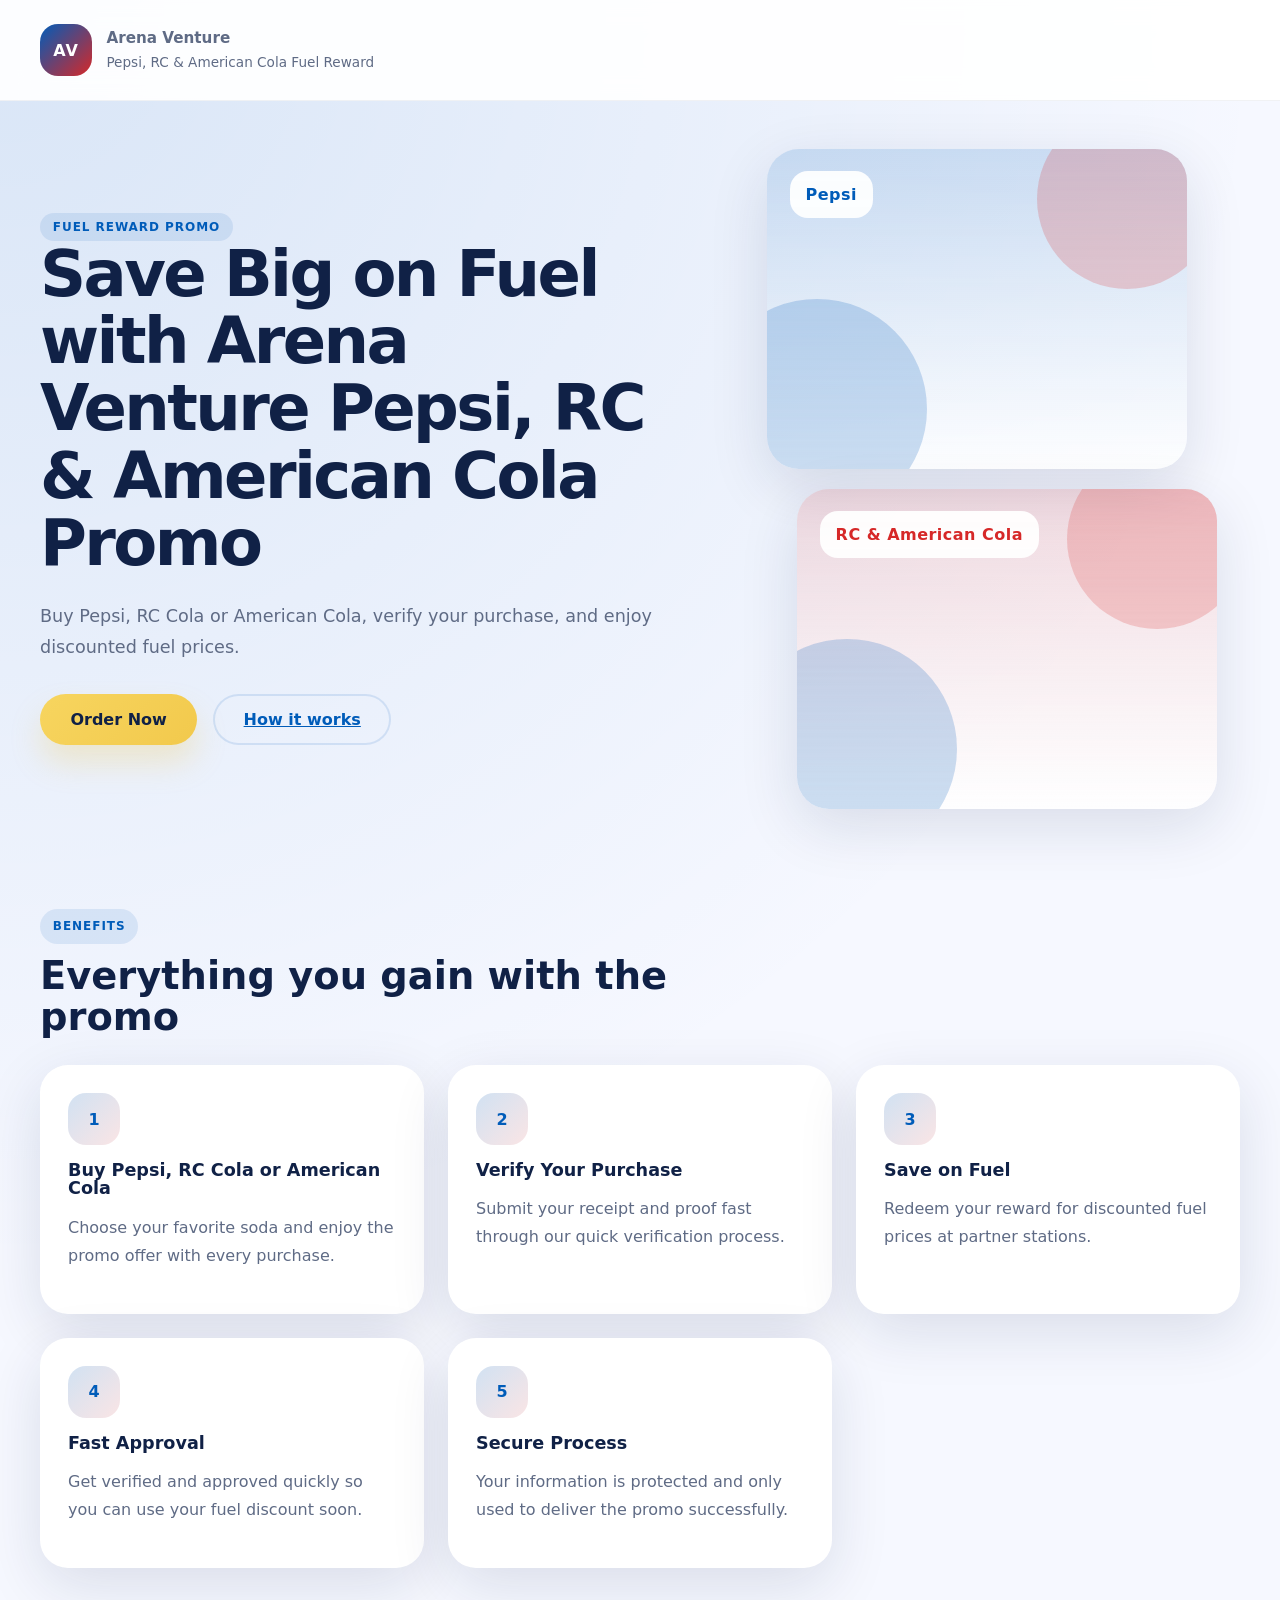
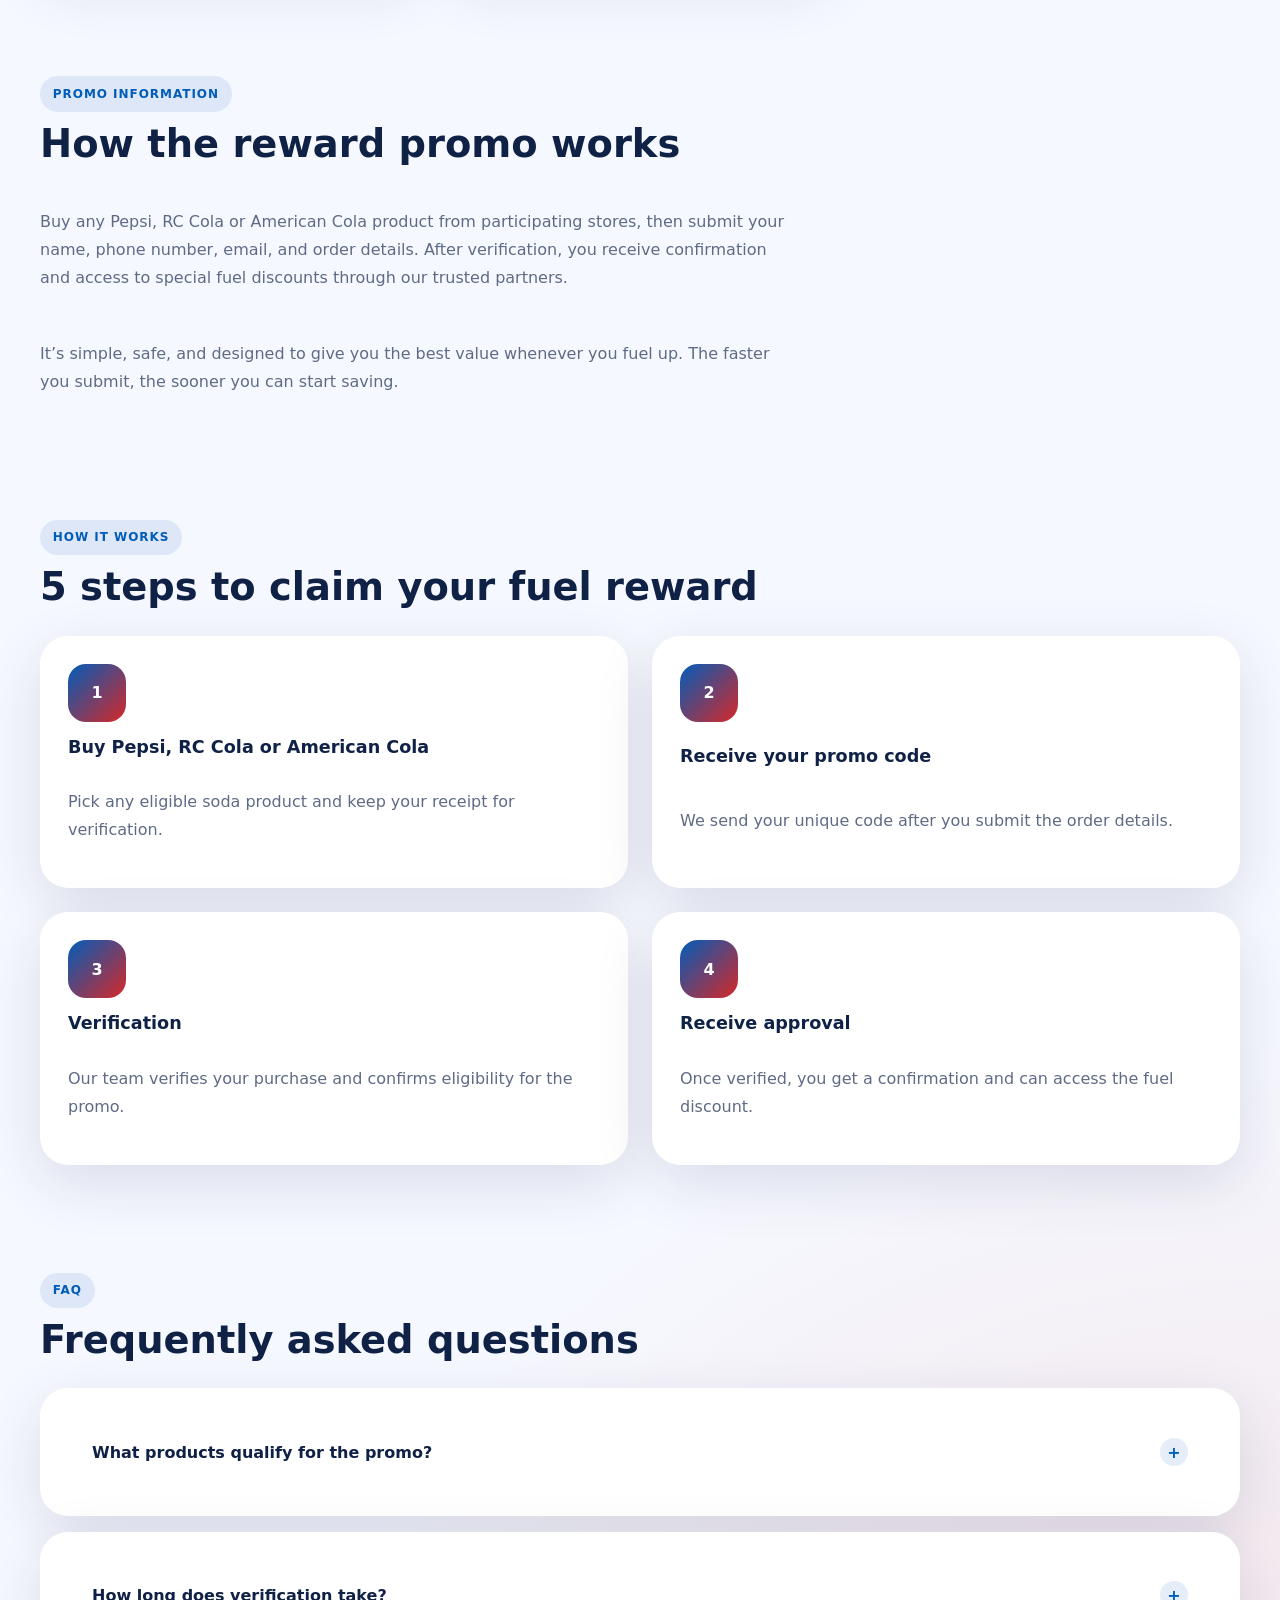
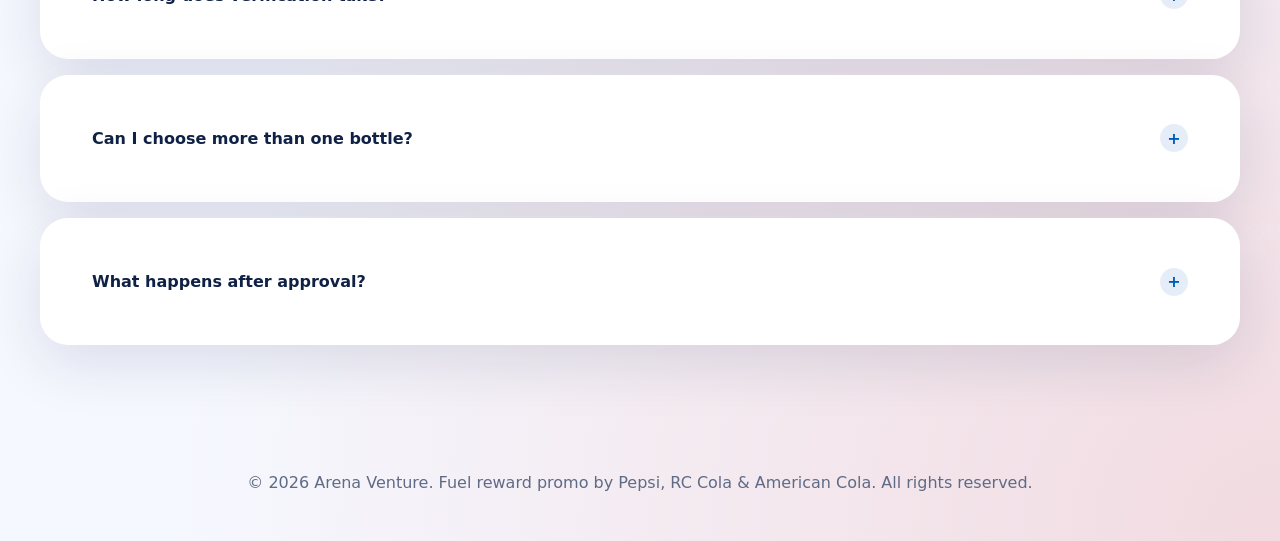
==== index.html @ f6f452e9 "inproved frontend" ====
<!DOCTYPE html>
<html lang="en">
  <head>
    <meta charset="UTF-8" />
    <meta name="viewport" content="width=device-width, initial-scale=1.0" />
    <title>Arena Venture Fuel Reward Promo</title>
    <link rel="stylesheet" href="style.css" />
  </head>
  <body>
    <div class="page-shell">
      <header class="site-header">
        <div class="brand-wrap">
          <div class="brand-mark">AV</div>
          <div>
            <p class="brand-name">Arena Venture</p>
            <p class="brand-tag">Pepsi, RC & American Cola Fuel Reward</p>
          </div>
        </div>
      </header>

      <main>
        <section class="hero section-fade" id="hero">
          <div class="hero-copy">
            <span class="eyebrow">Fuel reward promo</span>
            <h1>Save Big on Fuel with Arena Venture Pepsi, RC &amp; American Cola Promo</h1>
            <p>Buy Pepsi, RC Cola or American Cola, verify your purchase, and enjoy discounted fuel prices.</p>
            <div class="hero-actions">
              <button class="button button-primary order-trigger">Order Now</button>
              <a href="#how-it-works" class="button button-link">How it works</a>
            </div>
          </div>
          <div class="hero-viz">
            <div class="product-frame">
              <div class="product-tag">Pepsi</div>
            </div>
            <div class="product-frame product-frame-alt">
              <div class="product-tag red">RC & American Cola</div>
            </div>
          </div>
        </section>

        <section class="benefits section-fade" id="benefits">
          <div class="section-header">
            <p class="eyebrow">Benefits</p>
            <h2>Everything you gain with the promo</h2>
          </div>
          <div class="benefit-grid">
            <article class="benefit-card">
              <div class="benefit-icon">1</div>
              <h3>Buy Pepsi, RC Cola or American Cola</h3>
              <p>Choose your favorite soda and enjoy the promo offer with every purchase.</p>
            </article>
            <article class="benefit-card">
              <div class="benefit-icon">2</div>
              <h3>Verify Your Purchase</h3>
              <p>Submit your receipt and proof fast through our quick verification process.</p>
            </article>
            <article class="benefit-card">
              <div class="benefit-icon">3</div>
              <h3>Save on Fuel</h3>
              <p>Redeem your reward for discounted fuel prices at partner stations.</p>
            </article>
            <article class="benefit-card">
              <div class="benefit-icon">4</div>
              <h3>Fast Approval</h3>
              <p>Get verified and approved quickly so you can use your fuel discount soon.</p>
            </article>
            <article class="benefit-card">
              <div class="benefit-icon">5</div>
              <h3>Secure Process</h3>
              <p>Your information is protected and only used to deliver the promo successfully.</p>
            </article>
          </div>
        </section>

        <section class="promo-info section-fade" id="promo-info">
          <div class="section-header">
            <p class="eyebrow">Promo information</p>
            <h2>How the reward promo works</h2>
          </div>
          <div class="promo-copy">
            <p>Buy any Pepsi, RC Cola or American Cola product from participating stores, then submit your name, phone number, email, and order details. After verification, you receive confirmation and access to special fuel discounts through our trusted partners.</p>
            <p>It’s simple, safe, and designed to give you the best value whenever you fuel up. The faster you submit, the sooner you can start saving.</p>
          </div>
        </section>

        <section class="how-it-works section-fade" id="how-it-works">
          <div class="section-header">
            <p class="eyebrow">How it works</p>
            <h2>5 steps to claim your fuel reward</h2>
          </div>
          <div class="steps-grid">
            <article class="step-card">
              <div class="step-circle">1</div>
              <h3>Buy Pepsi, RC Cola or American Cola</h3>
              <p>Pick any eligible soda product and keep your receipt for verification.</p>
            </article>
            <article class="step-card">
              <div class="step-circle">2</div>
              <h3>Receive your promo code</h3>
              <p>We send your unique code after you submit the order details.</p>
            </article>
            <article class="step-card">
              <div class="step-circle">3</div>
              <h3>Verification</h3>
              <p>Our team verifies your purchase and confirms eligibility for the promo.</p>
            </article>
            <article class="step-card">
              <div class="step-circle">4</div>
              <h3>Receive approval</h3>
              <p>Once verified, you get a confirmation and can access the fuel discount.</p>
            </article>
          </div>
        </section>

        <section class="faq section-fade" id="faq">
          <div class="section-header">
            <p class="eyebrow">FAQ</p>
            <h2>Frequently asked questions</h2>
          </div>
          <div class="faq-list">
            <div class="faq-card">
              <button class="faq-question" type="button">
                What products qualify for the promo?
                <span class="faq-icon">+</span>
              </button>
              <div class="faq-answer">
                <p>Any Pepsi, RC Cola or American Cola purchase from participating outlets qualifies. Keep your receipt for validation.</p>
              </div>
            </div>
            <div class="faq-card">
              <button class="faq-question" type="button">
                How long does verification take?
                <span class="faq-icon">+</span>
              </button>
              <div class="faq-answer">
                <p>Verification is usually completed within 24 hours. We will contact you once your submission is approved.</p>
              </div>
            </div>
            <div class="faq-card">
              <button class="faq-question" type="button">
                Can I choose more than one bottle?
                <span class="faq-icon">+</span>
              </button>
              <div class="faq-answer">
                <p>Yes. Select the quantity in the order form and submit your details for each purchase.</p>
              </div>
            </div>
            <div class="faq-card">
              <button class="faq-question" type="button">
                What happens after approval?
                <span class="faq-icon">+</span>
              </button>
              <div class="faq-answer">
                <p>You will receive a confirmation message and instructions on how to redeem your fuel discount.</p>
              </div>
            </div>
          </div>
        </section>
      </main>

      <footer class="site-footer">
        <p>© 2026 Arena Venture. Fuel reward promo by Pepsi, RC Cola &amp; American Cola. All rights reserved.</p>
      </footer>
    </div>

    <div class="modal-overlay" data-modal="orderModal" aria-hidden="true">
      <div class="modal-card" role="dialog" aria-modal="true" aria-labelledby="order-modal-title">
        <!-- <button class="modal-close" data-close="true" aria-label="Close order modal">×</button> -->
        <div class="modal-head">
          <h2 id="order-modal-title">Place Your Order</h2>
          <p>Submit your details to claim the Pepsi, RC Cola &amp; American Cola fuel reward.</p>
        </div>
        <form class="order-form" id="orderForm" novalidate>
          <div class="form-grid">
            <label>
              Full Name
              <input type="text" name="full_name" required />
            </label>
            <label>
              Phone Number
              <input type="tel" name="phone_number" required />
            </label>
            <label>
              Email Address (Optional)
              <input type="email" name="email" />
            </label>
            <label>
              Product
              <select name="product" required>
                <option value="">Select product</option>
                <option value="Pepsi">Pepsi</option>
                <option value="RC Cola">RC Cola</option>
                <option value="American Cola">American Cola</option>
              </select>
            </label>
            <label>
              Quantity
              <input type="number" name="quantity" min="1" value="1" required />
            </label>
            <label>
              Delivery Address
              <input type="text" name="address" required />
            </label>
            <label class="full-width">
              Additional Note (Optional)
              <textarea name="note" rows="4" placeholder="Any special instructions..."></textarea>
            </label>
          </div>
          <p class="form-message" aria-live="polite"></p>
          <div class="modal-actions">
            <button type="button" class="button button-secondary" data-close="true">Cancel</button>
            <button type="submit" class="button button-primary submit-button">
              <span class="spinner" aria-hidden="true"></span>
              Submit Order
            </button>
          </div>
        </form>
      </div>
    </div>

    <div class="modal-overlay success-overlay" data-modal="successModal" aria-hidden="true">
      <div class="modal-card modal-card-success" role="dialog" aria-modal="true" aria-labelledby="success-modal-title">
        <button class="modal-close" data-close="true" aria-label="Close success modal">×</button>
        <div class="modal-head">
          <p class="eyebrow">Success</p>
          <h2 id="success-modal-title">Order Received Successfully</h2>
          <p>Thank you for placing your order. We have received your request successfully. Our team will verify your submission and contact you soon.</p>
        </div>
        <div class="modal-actions modal-actions-center">
          <button type="button" class="button button-primary" data-close="true">Continue Browsing</button>
        </div>
      </div>
    </div>

    <div class="mobile-order-bar">
      <p>Ready to save on fuel?</p>
      <button class="button button-primary order-trigger">Order Now</button>
    </div>

    <script src="script.js" defer></script>
  </body>
</html>
---- style.css ----
:root {
  color-scheme: light;
  font-family: Inter, system-ui, -apple-system, BlinkMacSystemFont, "Segoe UI", sans-serif;
  --bg: #f6f8ff;
  --surface: #ffffff;
  --surface-strong: #eef2ff;
  --text: #102146;
  --muted: #5f6b85;
  --pepsi-blue: #005CB9;
  --rc-red: #D62828;
  --cta-gold: #f2c94c;
  --shadow: 0 18px 60px rgba(16, 33, 70, 0.12);
  --radius: 28px;
}

* {
  box-sizing: border-box;
}

html {
  scroll-behavior: smooth;
}

body {
  margin: 0;
  min-height: 100vh;
  background: radial-gradient(circle at top left, rgba(0, 92, 185, 0.12), transparent 32%), radial-gradient(circle at bottom right, rgba(214, 40, 40, 0.14), transparent 28%), var(--bg);
  color: var(--text);
}

img {
  max-width: 100%;
  display: block;
}

button,
input,
select,
textarea {
  font: inherit;
}

button {
  cursor: pointer;
}

.page-shell {
  display: grid;
  grid-template-rows: auto 1fr auto;
  min-height: 100vh;
}

.site-header {
  position: sticky;
  top: 0;
  z-index: 20;
  display: flex;
  justify-content: space-between;
  align-items: center;
  gap: 1rem;
  padding: 1.5rem clamp(1rem, 4vw, 2.5rem);
  background: rgba(255, 255, 255, 0.92);
  backdrop-filter: blur(14px);
  border-bottom: 1px solid rgba(16, 33, 70, 0.06);
}

.brand-wrap {
  display: flex;
  align-items: center;
  gap: 0.9rem;
}

.brand-mark {
  width: 52px;
  height: 52px;
  border-radius: 18px;
  display: grid;
  place-items: center;
  color: #fff;
  background: linear-gradient(135deg, var(--pepsi-blue), var(--rc-red));
  font-weight: 700;
  letter-spacing: 0.05em;
}

.brand-name {
  margin: 0;
  font-weight: 700;
  font-size: 0.95rem;
}

.brand-tag {
  margin: 0;
  color: var(--muted);
  font-size: 0.85rem;
}

main {
  padding: 0 clamp(1rem, 4vw, 2.5rem) 2rem;
}

.section-header {
  max-width: 740px;
  margin-bottom: 1.75rem;
}

.eyebrow {
  display: inline-flex;
  align-items: center;
  gap: 0.5rem;
  padding: 0.45rem 0.8rem;
  border-radius: 999px;
  background: rgba(0, 92, 185, 0.1);
  color: var(--pepsi-blue);
  text-transform: uppercase;
  letter-spacing: 0.08em;
  font-size: 0.75rem;
  font-weight: 700;
}

h1,
h2,
h3 {
  margin: 0;
  line-height: 1.05;
}

h1 {
  font-size: clamp(2.8rem, 5vw, 4.2rem);
  letter-spacing: -0.04em;
}

h2 {
  font-size: clamp(2rem, 3vw, 2.8rem);
}

h3 {
  font-size: 1.1rem;
}

p {
  line-height: 1.75;
  color: var(--muted);
}

.button {
  border: none;
  border-radius: 999px;
  padding: 1rem 1.9rem;
  transition: transform 0.25s ease, box-shadow 0.25s ease, background 0.25s ease;
  font-weight: 700;
}

.button:hover {
  transform: translateY(-1px);
}

.button-primary {
  color: #102146;
  background: linear-gradient(135deg, #f7d55f, #f2c94c);
  box-shadow: 0 18px 30px rgba(242, 201, 76, 0.25);
}

.button-secondary {
  color: #fff;
  background: rgba(16, 33, 70, 0.9);
}

.button-link {
  color: var(--pepsi-blue);
  background: transparent;
  box-shadow: inset 0 0 0 2px rgba(0, 92, 185, 0.12);
}

.hero {
  display: grid;
  grid-template-columns: 1.1fr 0.9fr;
  align-items: center;
  gap: 2rem;
  padding: 3rem 0 2.5rem;
}

.hero-copy {
  max-width: 620px;
}

.hero-copy p {
  font-size: 1.1rem;
  margin: 1.5rem 0 2rem;
}

.hero-actions {
  display: flex;
  flex-wrap: wrap;
  gap: 1rem;
}

.hero-viz {
  display: grid;
  place-items: center;
  gap: 1.25rem;
}

.product-frame {
  width: min(420px, 100%);
  min-height: 320px;
  border-radius: 32px;
  background: linear-gradient(180deg, rgba(0, 92, 185, 0.16), rgba(255, 255, 255, 0.8));
  box-shadow: var(--shadow);
  position: relative;
  overflow: hidden;
}

.product-frame::before,
.product-frame::after {
  content: "";
  position: absolute;
  border-radius: 50%;
}

.product-frame::before {
  width: 180px;
  height: 180px;
  top: -40px;
  right: -30px;
  background: rgba(214, 40, 40, 0.2);
}

.product-frame::after {
  width: 220px;
  height: 220px;
  bottom: -50px;
  left: -60px;
  background: rgba(0, 92, 185, 0.2);
}

.product-tag {
  position: absolute;
  top: 1.4rem;
  left: 1.4rem;
  padding: 0.85rem 1rem;
  border-radius: 18px;
  background: rgba(255, 255, 255, 0.92);
  color: var(--pepsi-blue);
  font-weight: 700;
  letter-spacing: 0.03em;
}

.product-frame-alt {
  transform: translateX(30px);
  background: linear-gradient(180deg, rgba(214, 40, 40, 0.14), rgba(255, 255, 255, 0.86));
}

.product-frame-alt .product-tag {
  color: var(--rc-red);
}

.benefits,
.promo-info,
.how-it-works,
.faq {
  padding: 3rem 0;
}

.benefit-grid {
  display: grid;
  grid-template-columns: repeat(3, minmax(0, 1fr));
  gap: 1.5rem;
}

.benefit-card,
.step-card,
.faq-card {
  background: var(--surface);
  border-radius: 28px;
  padding: 1.75rem;
  box-shadow: var(--shadow);
}

.benefit-card {
  min-height: 230px;
}

.benefit-icon {
  width: 52px;
  height: 52px;
  display: grid;
  place-items: center;
  border-radius: 18px;
  margin-bottom: 1rem;
  background: linear-gradient(135deg, rgba(0, 92, 185, 0.18), rgba(214, 40, 40, 0.12));
  color: var(--pepsi-blue);
  font-weight: 700;
}

.step-card {
  display: grid;
  gap: 1rem;
}

.steps-grid {
  display: grid;
  grid-template-columns: repeat(2, minmax(0, 1fr));
  gap: 1.5rem;
}

.step-circle {
  width: 58px;
  height: 58px;
  display: grid;
  place-items: center;
  border-radius: 18px;
  font-weight: 700;
  color: #fff;
  background: linear-gradient(135deg, var(--pepsi-blue), var(--rc-red));
}

.promo-copy {
  max-width: 760px;
  display: grid;
  gap: 1rem;
  color: var(--muted);
}

.faq-list {
  display: grid;
  gap: 1rem;
}

.faq-card {
  overflow: hidden;
}

.faq-question {
  width: 100%;
  display: flex;
  align-items: center;
  justify-content: space-between;
  padding: 1.35rem 1.5rem;
  background: var(--surface);
  border: none;
  border-radius: 24px;
  font-size: 1rem;
  font-weight: 700;
  color: var(--text);
}

.faq-icon {
  display: inline-flex;
  width: 28px;
  height: 28px;
  align-items: center;
  justify-content: center;
  border-radius: 50%;
  background: rgba(0, 92, 185, 0.1);
  color: var(--pepsi-blue);
}

.faq-answer {
  max-height: 0;
  padding: 0 1.5rem;
  color: var(--muted);
  overflow: hidden;
  transition: max-height 0.35s ease, padding 0.35s ease;
}

.faq-card.active .faq-answer {
  max-height: 260px;
  padding: 1rem 1.5rem 1.5rem;
}

.site-footer {
  padding: 1.75rem clamp(1rem, 4vw, 2.5rem);
  text-align: center;
  color: var(--muted);
}

.modal-overlay {
  position: fixed;
  inset: 0;
  display: none;
  background: rgba(16, 33, 70, 0.45);
  padding: 1.5rem;
  z-index: 50;
  overflow-y: auto;
}

.modal-overlay.active {
  display: flex;
}

.modal-card {
  margin: auto;
  width: min(680px, 100%);
  border-radius: 32px;
  padding: 2rem;
  background: var(--surface);
  box-shadow: 0 32px 80px rgba(16, 33, 70, 0.18);
  transform: translateY(30px);
  opacity: 0;
  animation: modalIn 0.35s ease forwards;
}

.modal-card-success {
  text-align: center;
}

@keyframes modalIn {
  to {
    opacity: 1;
    transform: translateY(0);
  }
}

.modal-close {
  position: absolute;
  top: 1rem;
  right: 1rem;
  width: 42px;
  height: 42px;
  border: none;
  border-radius: 50%;
  background: rgba(16, 33, 70, 0.08);
  color: var(--text);
  font-size: 1.35rem;
}

.modal-head {
  display: grid;
  gap: 0.75rem;
  margin: 2rem 0 1.5rem 0;
}

.order-form label {
  display: grid;
  gap: 0.65rem;
  font-size: 0.9rem;
  color: var(--text);
}

.order-form input,
.order-form select,
.order-form textarea {
  width: 100%;
  border: 1px solid rgba(16, 33, 70, 0.14);
  border-radius: 18px;
  padding: 0.95rem 1rem;
  background: #fff;
  color: var(--text);
  transition: border-color 0.2s ease, box-shadow 0.2s ease;
}

.order-form input:focus,
.order-form select:focus,
.order-form textarea:focus {
  outline: none;
  border-color: var(--pepsi-blue);
  box-shadow: 0 0 0 3px rgba(0, 92, 185, 0.12);
}

.form-grid {
  display: grid;
  grid-template-columns: repeat(2, minmax(0, 1fr));
  gap: 1rem;
}

.full-width {
  grid-column: 1 / -1;
}

.form-message {
  min-height: 1.4rem;
  margin: 1rem 0 0;
  color: var(--rc-red);
  font-weight: 600;
}

.modal-actions {
  margin-top: 1.75rem;
  display: flex;
  justify-content: flex-end;
  gap: 1rem;
  flex-wrap: wrap;
}

.modal-actions-center {
  justify-content: center;
}

.spinner {
  width: 1rem;
  height: 1rem;
  margin-right: 0.65rem;
  border: 3px solid rgba(255, 255, 255, 0.36);
  border-top-color: rgba(16, 33, 70, 0.85);
  border-radius: 50%;
  display: inline-block;
  vertical-align: middle;
  opacity: 0;
  animation: spin 0.8s linear infinite;
}

button.loading .spinner {
  opacity: 1;
}

button.loading {
  pointer-events: none;
}

@keyframes spin {
  to {
    transform: rotate(360deg);
  }
}

.mobile-order-bar {
  display: none;
  position: fixed;
  inset: auto 0 0;
  z-index: 30;
  background: rgba(255, 255, 255, 0.92);
  border-top: 1px solid rgba(16, 33, 70, 0.08);
  padding: 1rem 1.25rem;
  gap: 1rem;
  align-items: center;
  justify-content: space-between;
}

.mobile-order-bar p {
  margin: 0;
  color: var(--text);
  font-weight: 700;
}

.section-fade {
  opacity: 0;
  transform: translateY(24px);
  animation: fadeInUp 0.8s ease forwards;
}

.section-fade:nth-of-type(1) { animation-delay: 0.1s; }
.section-fade:nth-of-type(2) { animation-delay: 0.2s; }
.section-fade:nth-of-type(3) { animation-delay: 0.3s; }
.section-fade:nth-of-type(4) { animation-delay: 0.4s; }
.section-fade:nth-of-type(5) { animation-delay: 0.5s; }

@keyframes fadeInUp {
  to {
    opacity: 1;
    transform: translateY(0);
  }
}

@media (max-width: 1024px) {
  .hero {
    grid-template-columns: 1fr;
  }

  .steps-grid,
  .benefit-grid {
    grid-template-columns: 1fr;
  }
}

@media (max-width: 760px) {
  .site-header {
    flex-wrap: wrap;
    justify-content: center;
  }

  .page-shell {
    padding-bottom: 90px;
  }

  .hero-copy h1 {
    font-size: 2.5rem;
  }

  .hero-actions {
    flex-direction: column;
    align-items: stretch;
  }

  .product-frame {
    min-height: 260px;
  }

  .form-grid {
    grid-template-columns: 1fr;
  }

  .mobile-order-bar {
    display: flex;
  }
}

@media (prefers-reduced-motion: reduce) {
  *,
  *::before,
  *::after {
    animation: none !important;
    transition: none !important;
  }
}
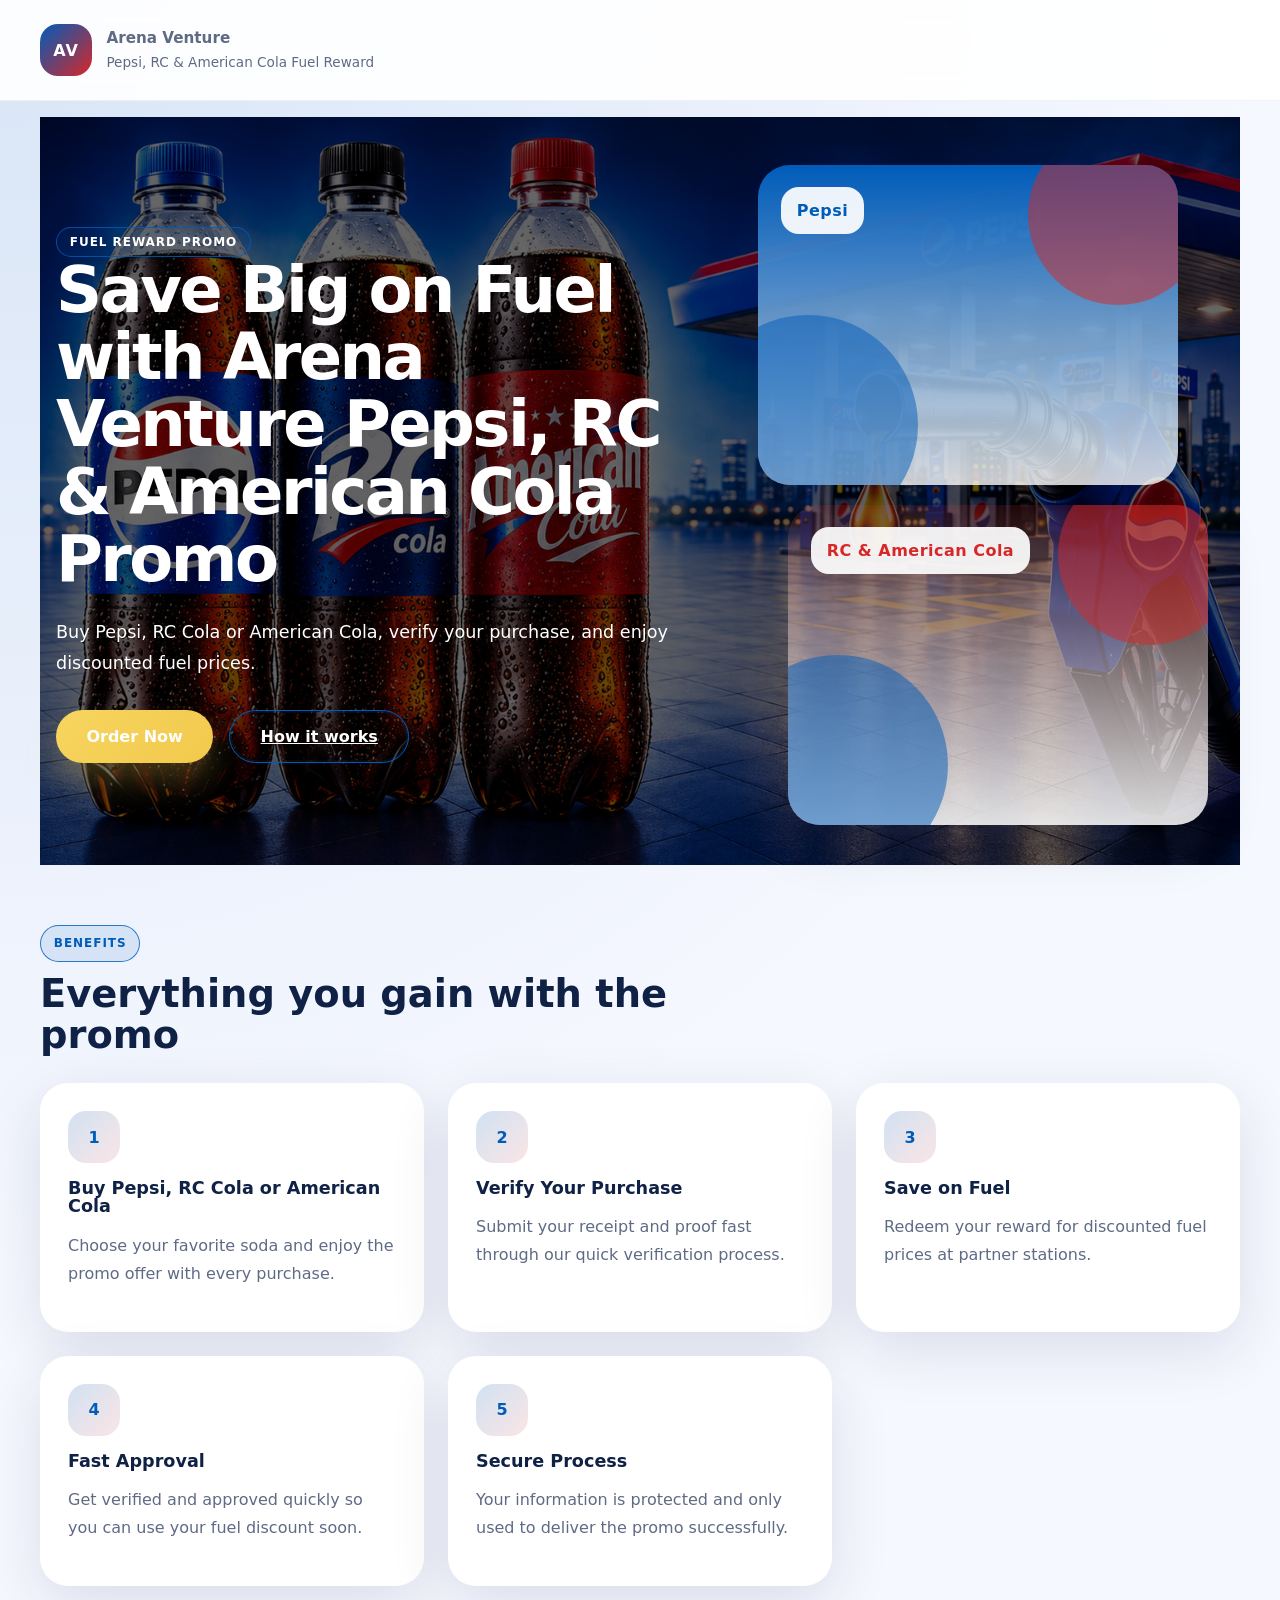
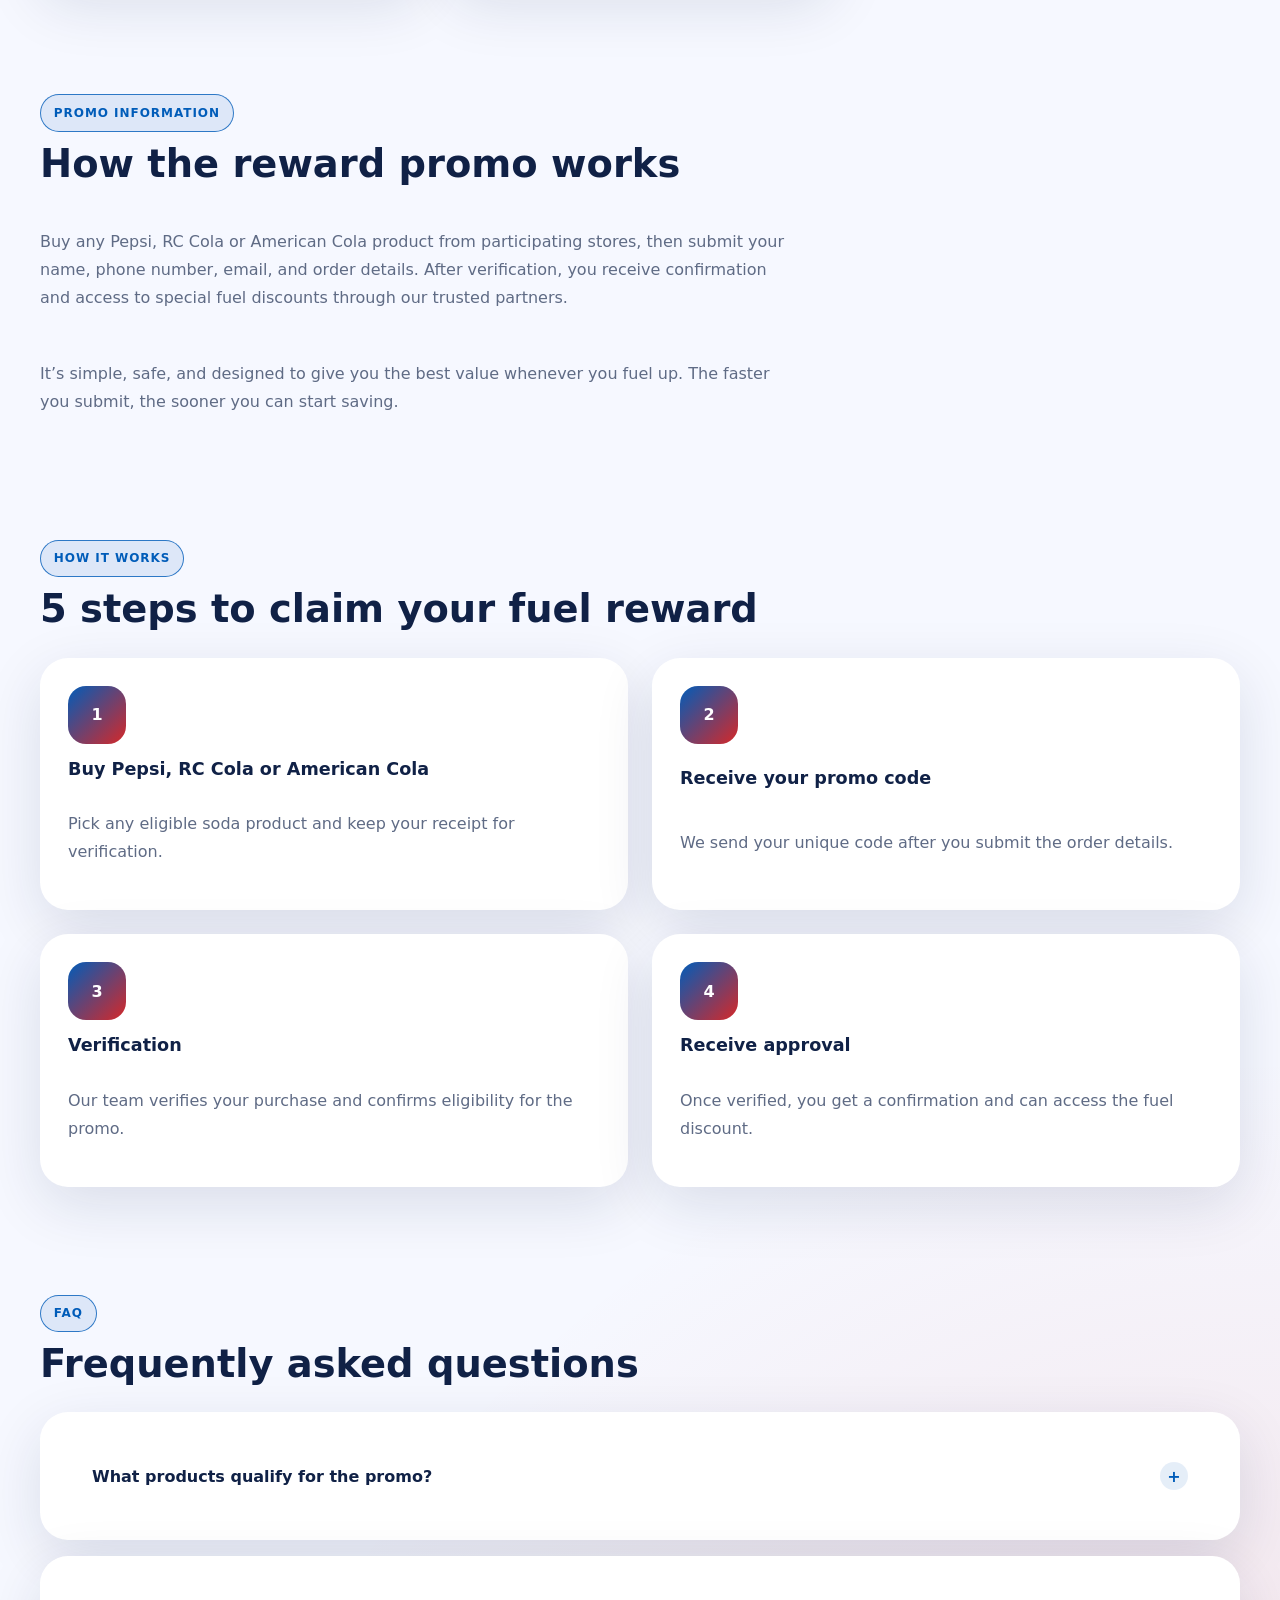
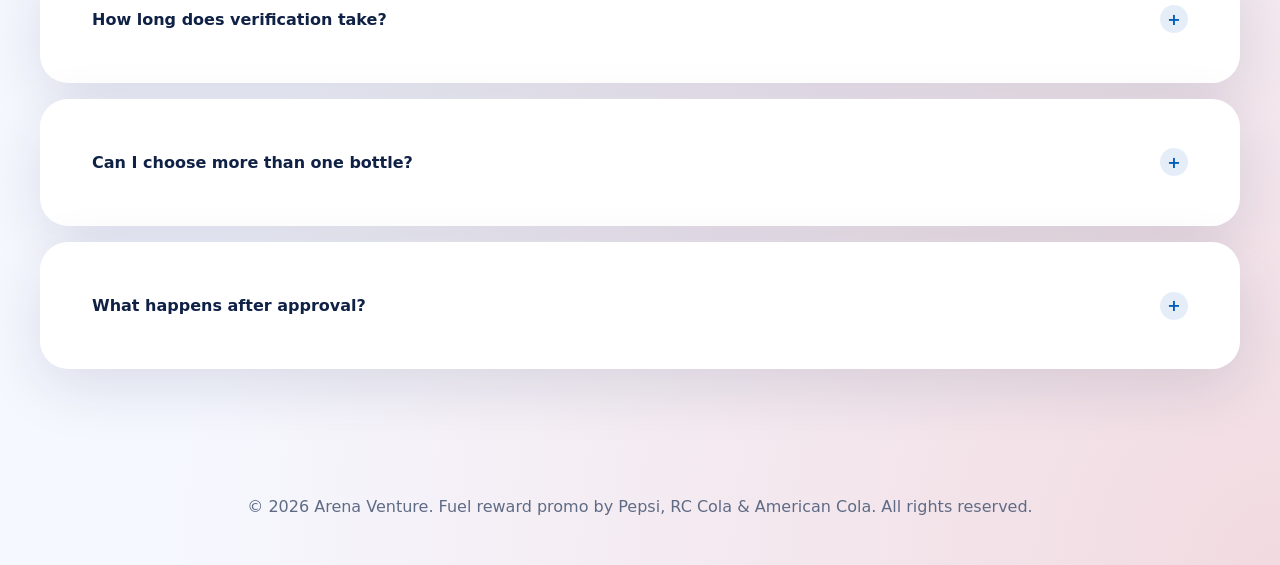
==== commit 279f464b: "frontend-update" ====
--- a/index.html
+++ b/index.html
@@ -19,11 +19,11 @@
       </header>
 
       <main>
-        <section class="hero section-fade" id="hero">
+        <section class="hero section-fade background-image" id="hero">
           <div class="hero-copy">
-            <span class="eyebrow">Fuel reward promo</span>
+            <span class="eyebrow eyeb">Fuel reward promo</span>
             <h1>Save Big on Fuel with Arena Venture Pepsi, RC &amp; American Cola Promo</h1>
-            <p>Buy Pepsi, RC Cola or American Cola, verify your purchase, and enjoy discounted fuel prices.</p>
+            <p style="color: #ffffff;">Buy Pepsi, RC Cola or American Cola, verify your purchase, and enjoy discounted fuel prices.</p>
             <div class="hero-actions">
               <button class="button button-primary order-trigger">Order Now</button>
               <a href="#how-it-works" class="button button-link">How it works</a>
@@ -181,10 +181,10 @@
               Phone Number
               <input type="tel" name="phone_number" required />
             </label>
-            <label>
+            <!-- <label>
               Email Address (Optional)
               <input type="email" name="email" />
-            </label>
+            </label> -->
             <label>
               Product
               <select name="product" required>
--- a/style.css
+++ b/style.css
@@ -109,6 +109,7 @@
   gap: 0.5rem;
   padding: 0.45rem 0.8rem;
   border-radius: 999px;
+  border: 1px solid rgba(0, 92, 185, 0.8);
   background: rgba(0, 92, 185, 0.1);
   color: var(--pepsi-blue);
   text-transform: uppercase;
@@ -117,6 +118,10 @@
   font-weight: 700;
 }
 
+.eyeb {
+  color: #ffffff;
+}
+
 h1,
 h2,
 h3 {
@@ -148,6 +153,7 @@
   padding: 1rem 1.9rem;
   transition: transform 0.25s ease, box-shadow 0.25s ease, background 0.25s ease;
   font-weight: 700;
+  color: #ffffff;
 }
 
 .button:hover {
@@ -155,7 +161,6 @@
 }
 
 .button-primary {
-  color: #102146;
   background: linear-gradient(135deg, #f7d55f, #f2c94c);
   box-shadow: 0 18px 30px rgba(242, 201, 76, 0.25);
 }
@@ -166,9 +171,18 @@
 }
 
 .button-link {
-  color: var(--pepsi-blue);
+  border: 1px solid var(--pepsi-blue);
   background: transparent;
   box-shadow: inset 0 0 0 2px rgba(0, 92, 185, 0.12);
+}
+
+.background-image {
+  background-image: linear-gradient(rgba(0, 0, 0, 0.6), rgba(0, 0, 0, 0.6)) ,url("background.png");
+  background-size: cover;
+  background-repeat: no-repeat;
+  background-position: center;
+  margin: 0;
+  width: 100%;
 }
 
 .hero {
@@ -176,11 +190,13 @@
   grid-template-columns: 1.1fr 0.9fr;
   align-items: center;
   gap: 2rem;
-  padding: 3rem 0 2.5rem;
+  padding: 3rem 1rem 2.5rem 1rem;
+  margin-top: 1rem;
 }
 
 .hero-copy {
   max-width: 620px;
+  color: #ffffff;
 }
 
 .hero-copy p {
@@ -204,7 +220,7 @@
   width: min(420px, 100%);
   min-height: 320px;
   border-radius: 32px;
-  background: linear-gradient(180deg, rgba(0, 92, 185, 0.16), rgba(255, 255, 255, 0.8));
+  background: linear-gradient(180deg, rgba(0, 92, 185), rgba(255, 255, 255, 0.8));
   box-shadow: var(--shadow);
   position: relative;
   overflow: hidden;
@@ -222,7 +238,7 @@
   height: 180px;
   top: -40px;
   right: -30px;
-  background: rgba(214, 40, 40, 0.2);
+  background: rgba(214, 40, 40, 0.5);
 }
 
 .product-frame::after {
@@ -230,7 +246,7 @@
   height: 220px;
   bottom: -50px;
   left: -60px;
-  background: rgba(0, 92, 185, 0.2);
+  background: rgba(0, 92, 185, 0.5);
 }
 
 .product-tag {
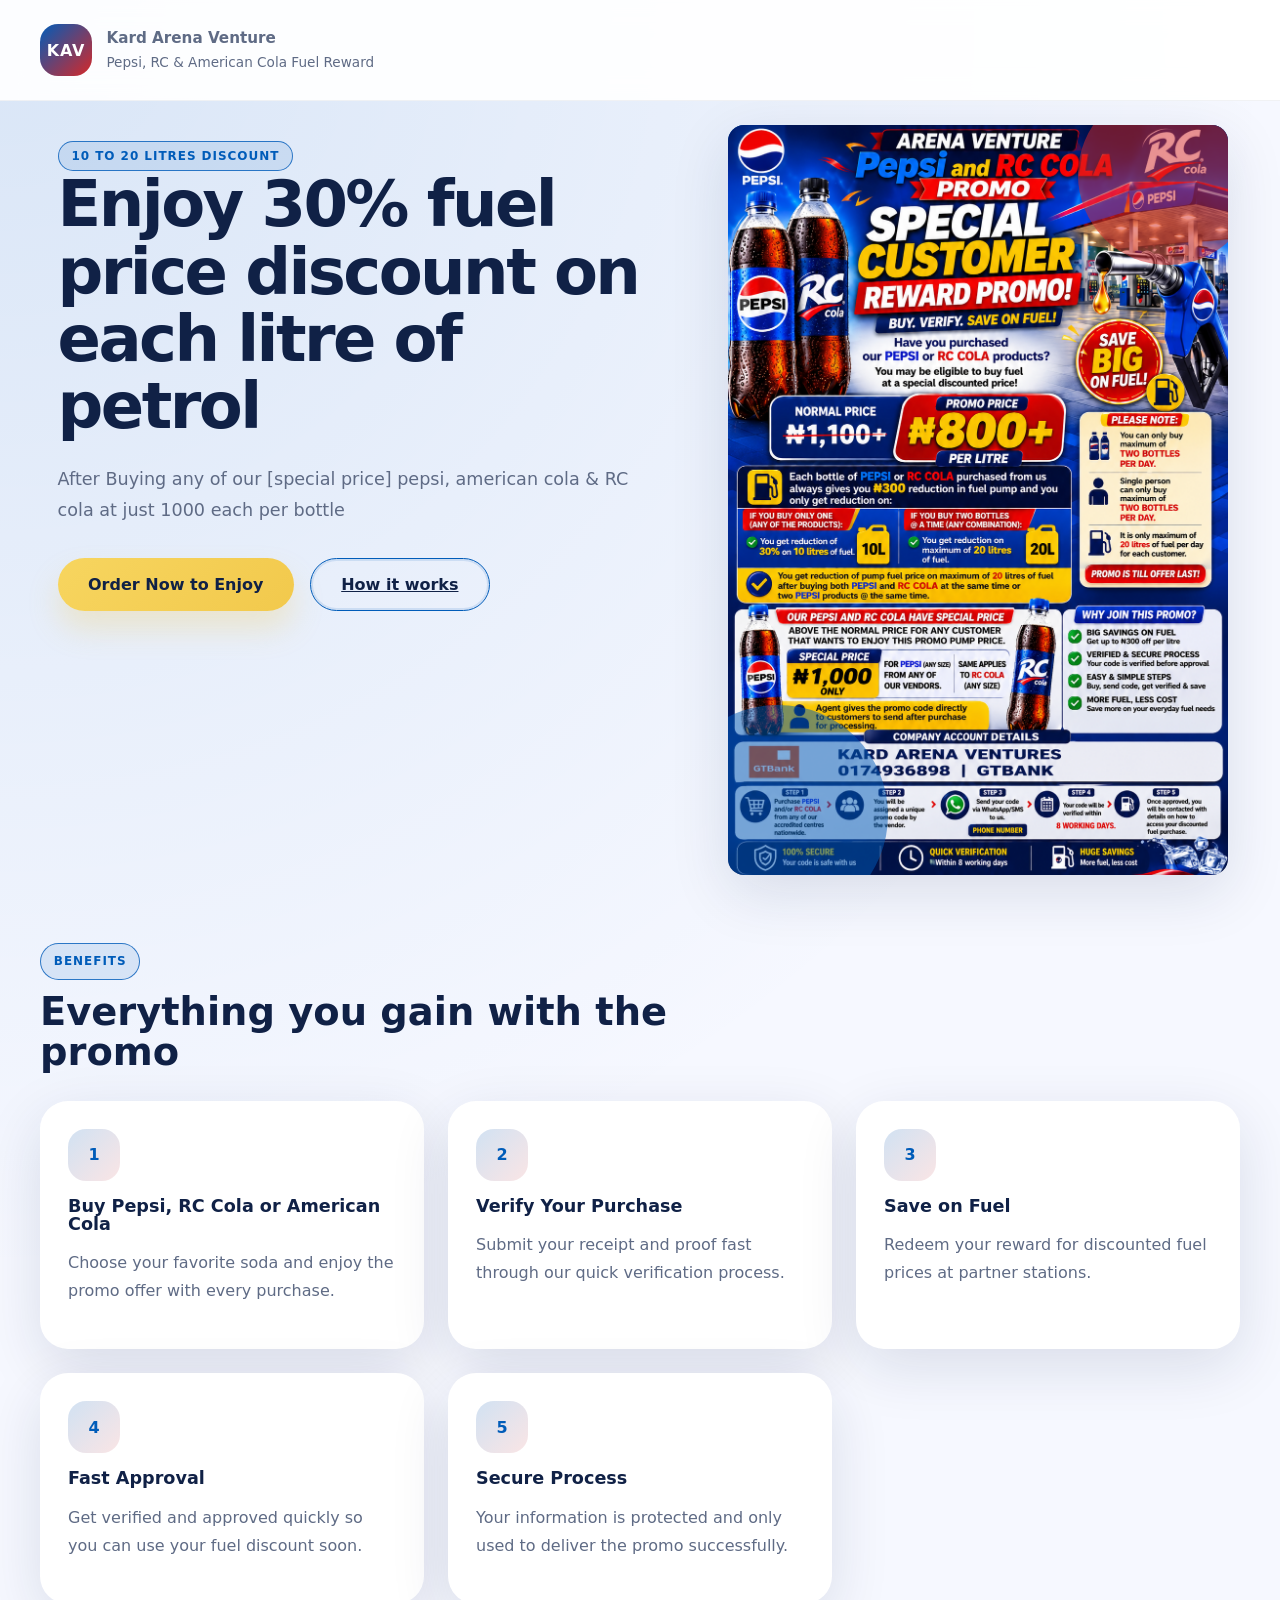
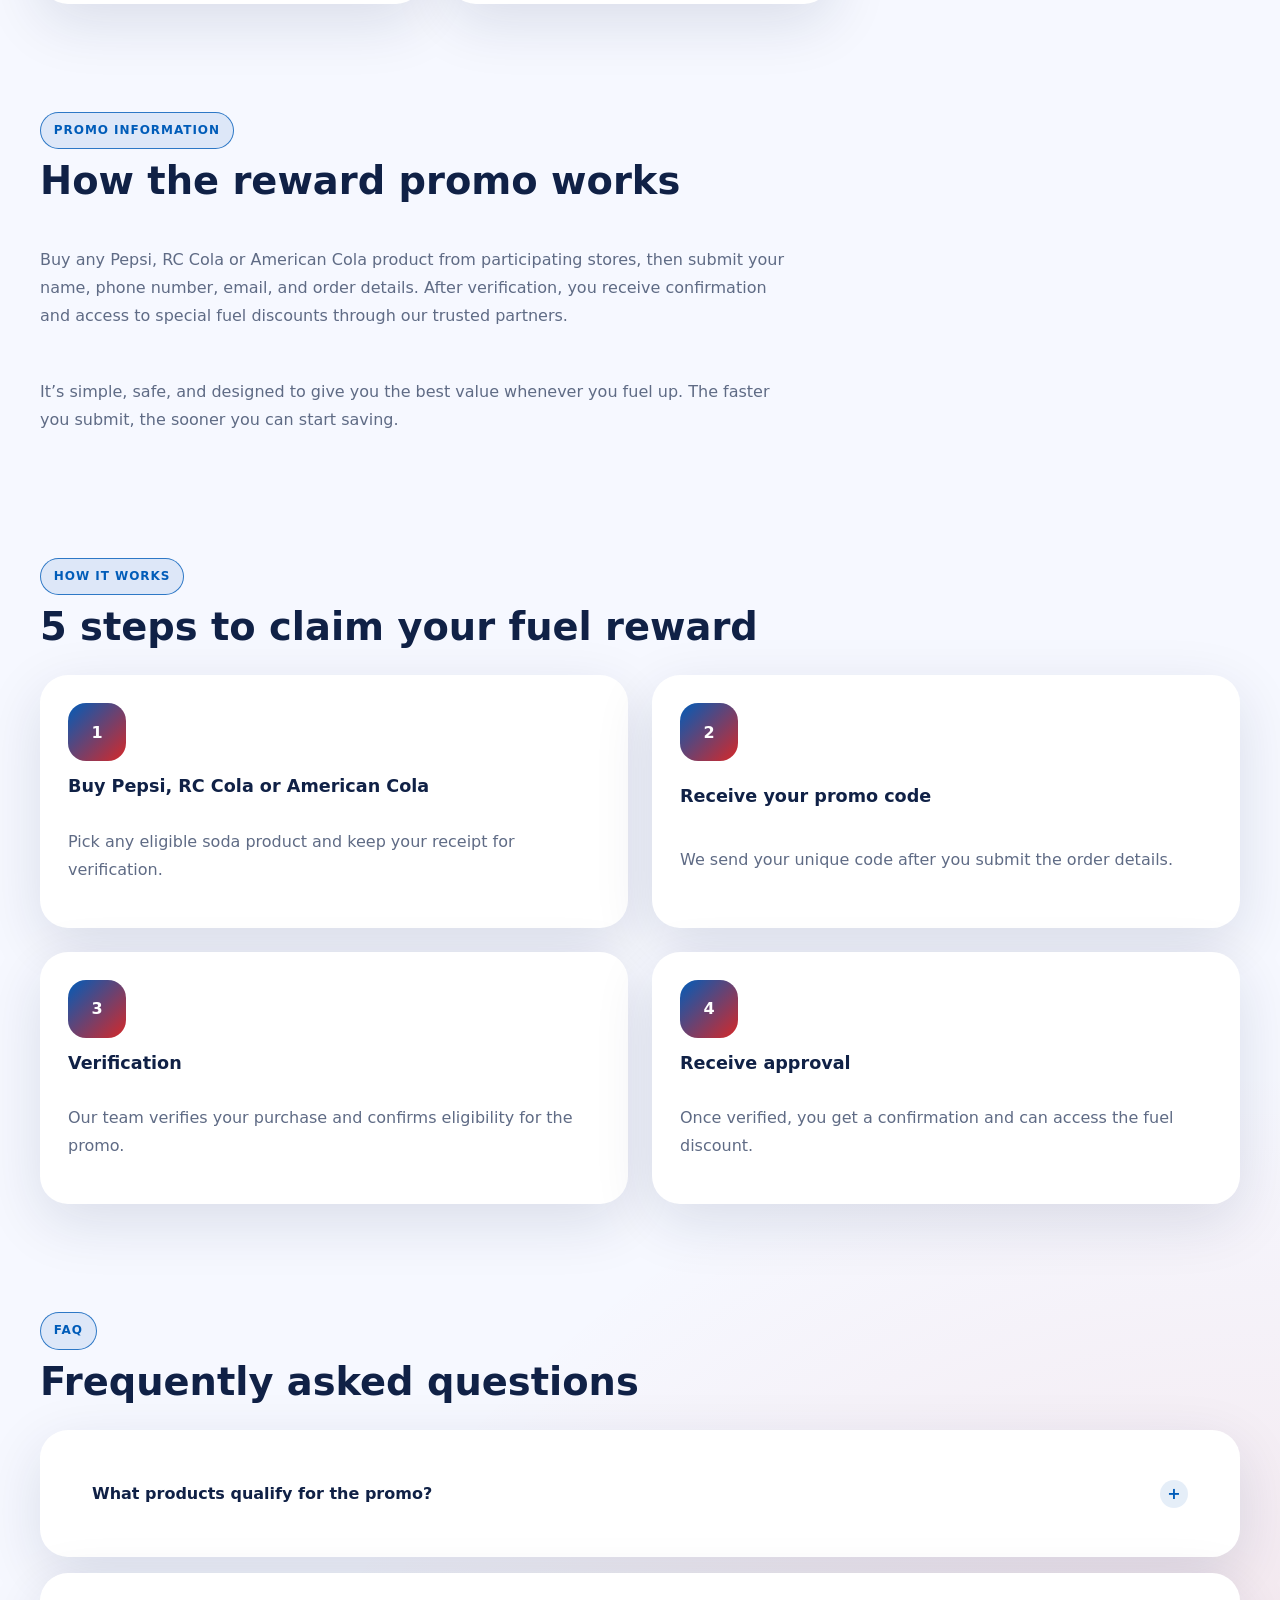
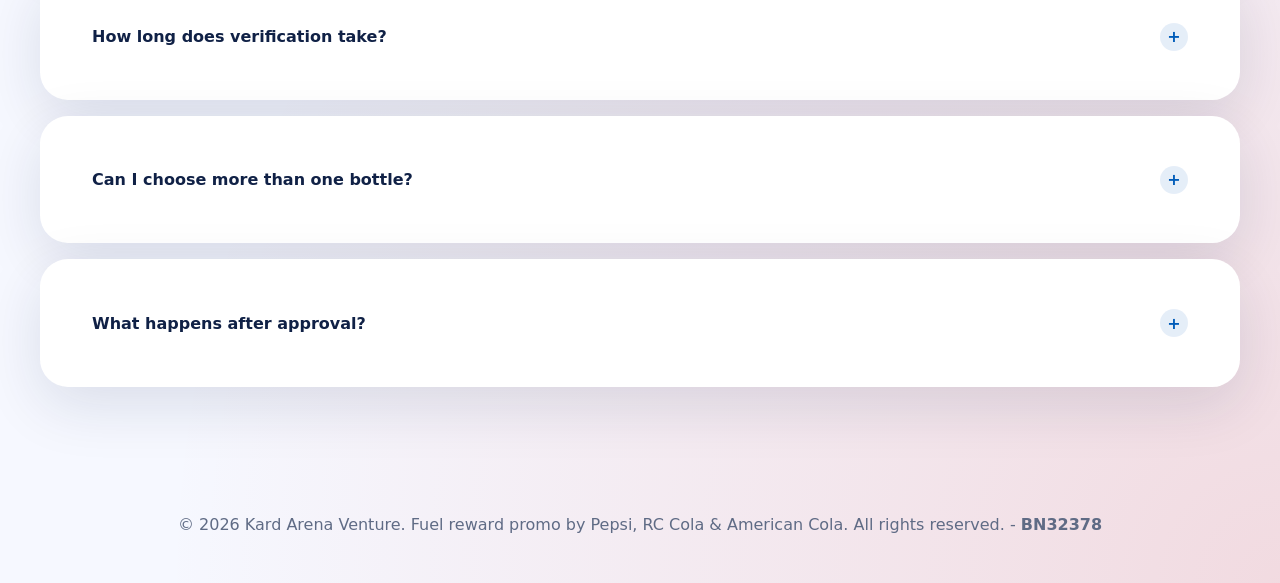
==== commit ebaf2670: "frontend-update" ====
--- a/index.html
+++ b/index.html
@@ -10,31 +10,31 @@
     <div class="page-shell">
       <header class="site-header">
         <div class="brand-wrap">
-          <div class="brand-mark">AV</div>
+          <div class="brand-mark">KAV</div>
           <div>
-            <p class="brand-name">Arena Venture</p>
+            <p class="brand-name">Kard Arena Venture</p>
             <p class="brand-tag">Pepsi, RC & American Cola Fuel Reward</p>
           </div>
         </div>
       </header>
 
       <main>
-        <section class="hero section-fade background-image" id="hero">
-          <div class="hero-copy">
-            <span class="eyebrow eyeb">Fuel reward promo</span>
-            <h1>Save Big on Fuel with Arena Venture Pepsi, RC &amp; American Cola Promo</h1>
-            <p style="color: #ffffff;">Buy Pepsi, RC Cola or American Cola, verify your purchase, and enjoy discounted fuel prices.</p>
-            <div class="hero-actions">
-              <button class="button button-primary order-trigger">Order Now</button>
-              <a href="#how-it-works" class="button button-link">How it works</a>
+        <section class="hero section-fade" id="hero">
+          <div class="hero-image">
+            <div class="hero-copy">
+              <span class="eyebrow">10 to 20 litres discount</span>
+              <!-- <h1>Save Big on Fuel with Arena Venture Pepsi, RC &amp; American Cola Promo</h1> -->
+              <h1>Enjoy 30% fuel price discount on each litre of petrol</h1>
+              <p>After Buying any of our [special price] pepsi, american cola &amp; RC cola at just 1000 each per bottle</p>
+              <div class="hero-actions">
+                <button class="button button-primary order-trigger">Order Now to Enjoy</button>
+                <a href="#how-it-works" class="button button-link">How it works</a>
+              </div>
             </div>
           </div>
           <div class="hero-viz">
             <div class="product-frame">
-              <div class="product-tag">Pepsi</div>
-            </div>
-            <div class="product-frame product-frame-alt">
-              <div class="product-tag red">RC & American Cola</div>
+              <img src="pepsi-product.png" alt="Pepsi Product">
             </div>
           </div>
         </section>
@@ -160,7 +160,7 @@
       </main>
 
       <footer class="site-footer">
-        <p>© 2026 Arena Venture. Fuel reward promo by Pepsi, RC Cola &amp; American Cola. All rights reserved.</p>
+        <p>© 2026 Kard Arena Venture. Fuel reward promo by Pepsi, RC Cola &amp; American Cola. All rights reserved. - <b>BN32378</b></p>
       </footer>
     </div>
 
--- a/style.css
+++ b/style.css
@@ -118,10 +118,6 @@
   font-weight: 700;
 }
 
-.eyeb {
-  color: #ffffff;
-}
-
 h1,
 h2,
 h3 {
@@ -153,7 +149,8 @@
   padding: 1rem 1.9rem;
   transition: transform 0.25s ease, box-shadow 0.25s ease, background 0.25s ease;
   font-weight: 700;
-  color: #ffffff;
+  color: var(--text);
+  text-align: center;
 }
 
 .button:hover {
@@ -176,27 +173,31 @@
   box-shadow: inset 0 0 0 2px rgba(0, 92, 185, 0.12);
 }
 
-.background-image {
-  background-image: linear-gradient(rgba(0, 0, 0, 0.6), rgba(0, 0, 0, 0.6)) ,url("background.png");
-  background-size: cover;
+.hero {
+  display: grid;
+  grid-template-columns: 1.1fr 0.9fr;
+  align-items: normal;
+  gap: 2rem;
+  padding: .5rem 0 .5rem .1rem;
+  margin-top: 1rem;
+}
+
+.hero-image {
+  border-radius: 16px;
+  width: fit-content;
+  height: fit-content;
+  padding: 1rem;
+  display: flex;
+  justify-content: center;
+  align-items: center;
+  /* background-image: url(./background.png);
   background-repeat: no-repeat;
-  background-position: center;
-  margin: 0;
-  width: 100%;
-}
-
-.hero {
-  display: grid;
-  grid-template-columns: 1.1fr 0.9fr;
-  align-items: center;
-  gap: 2rem;
-  padding: 3rem 1rem 2.5rem 1rem;
-  margin-top: 1rem;
+  background-size: cover; */
 }
 
 .hero-copy {
   max-width: 620px;
-  color: #ffffff;
+  color: var(--text);
 }
 
 .hero-copy p {
@@ -217,9 +218,9 @@
 }
 
 .product-frame {
-  width: min(420px, 100%);
-  min-height: 320px;
-  border-radius: 32px;
+  width: min(500px, 100%);
+  min-height: fit-content;
+  border-radius: 16px;
   background: linear-gradient(180deg, rgba(0, 92, 185), rgba(255, 255, 255, 0.8));
   box-shadow: var(--shadow);
   position: relative;
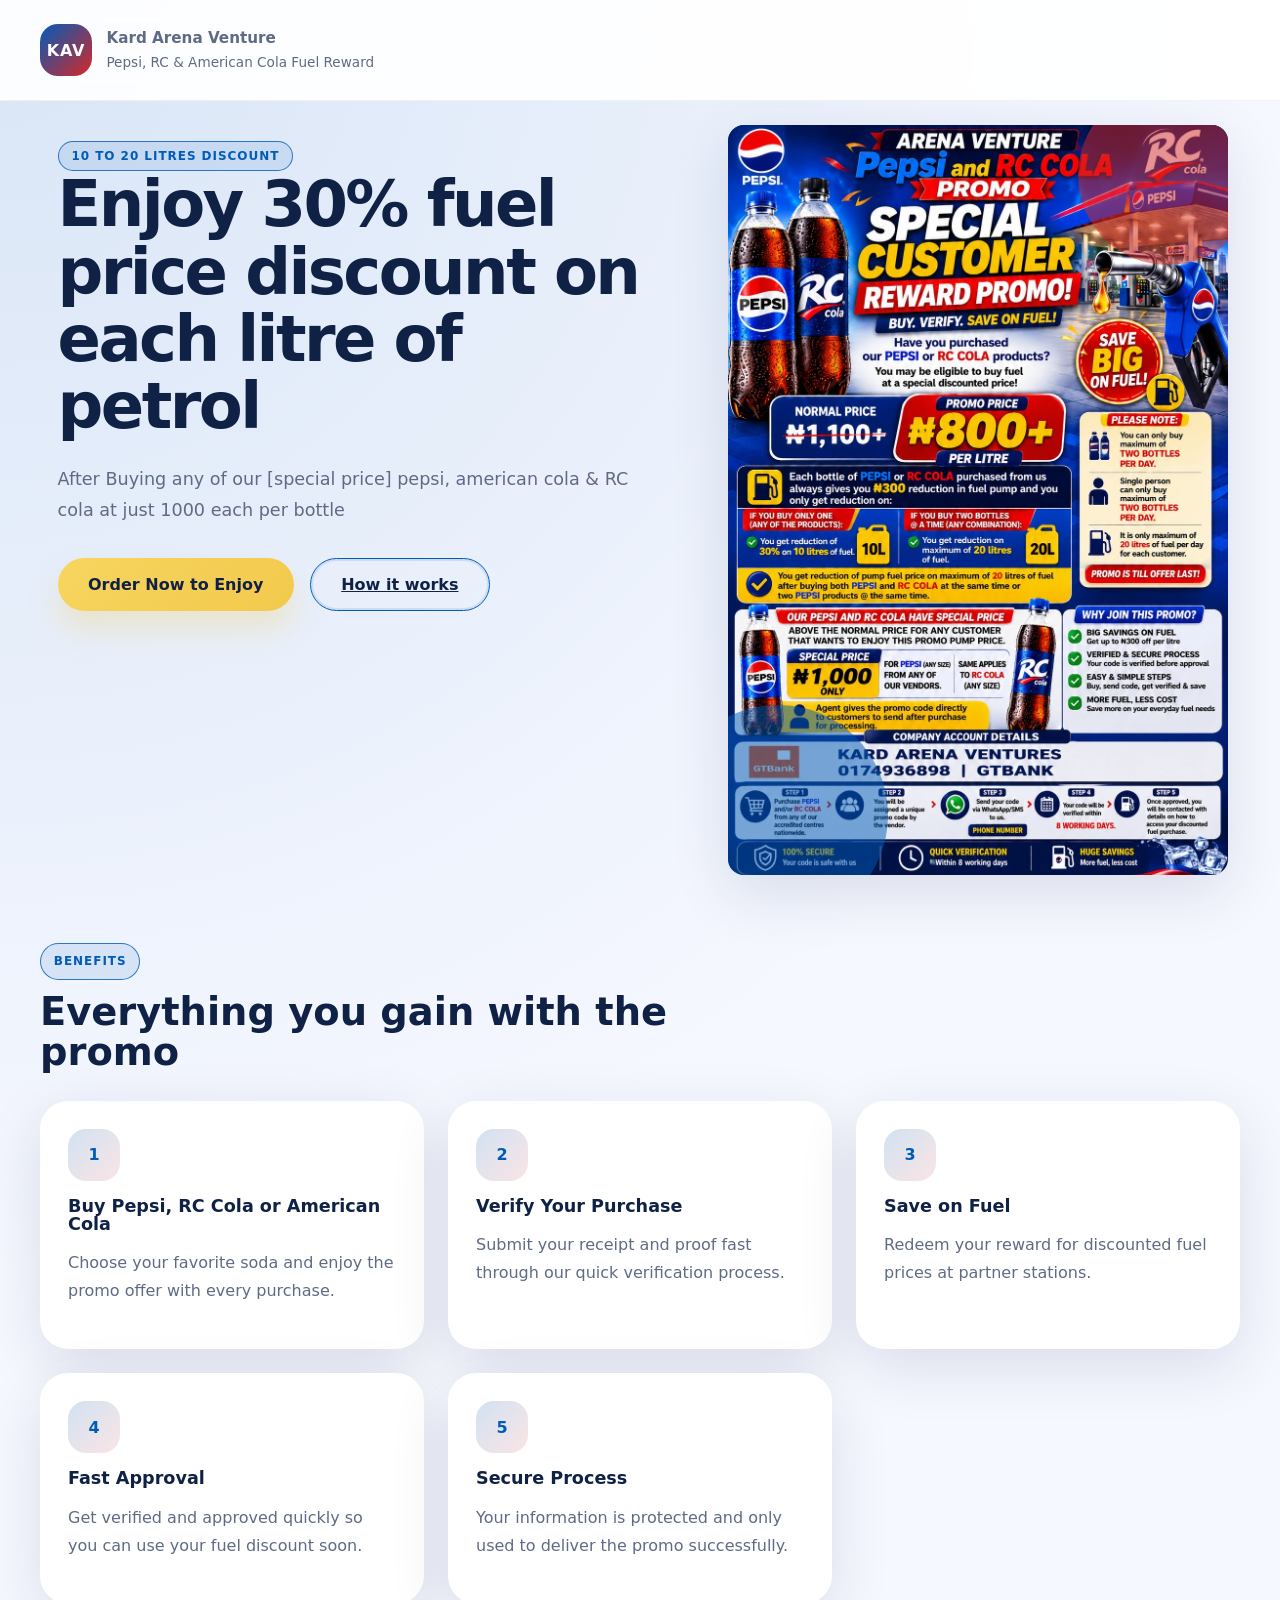
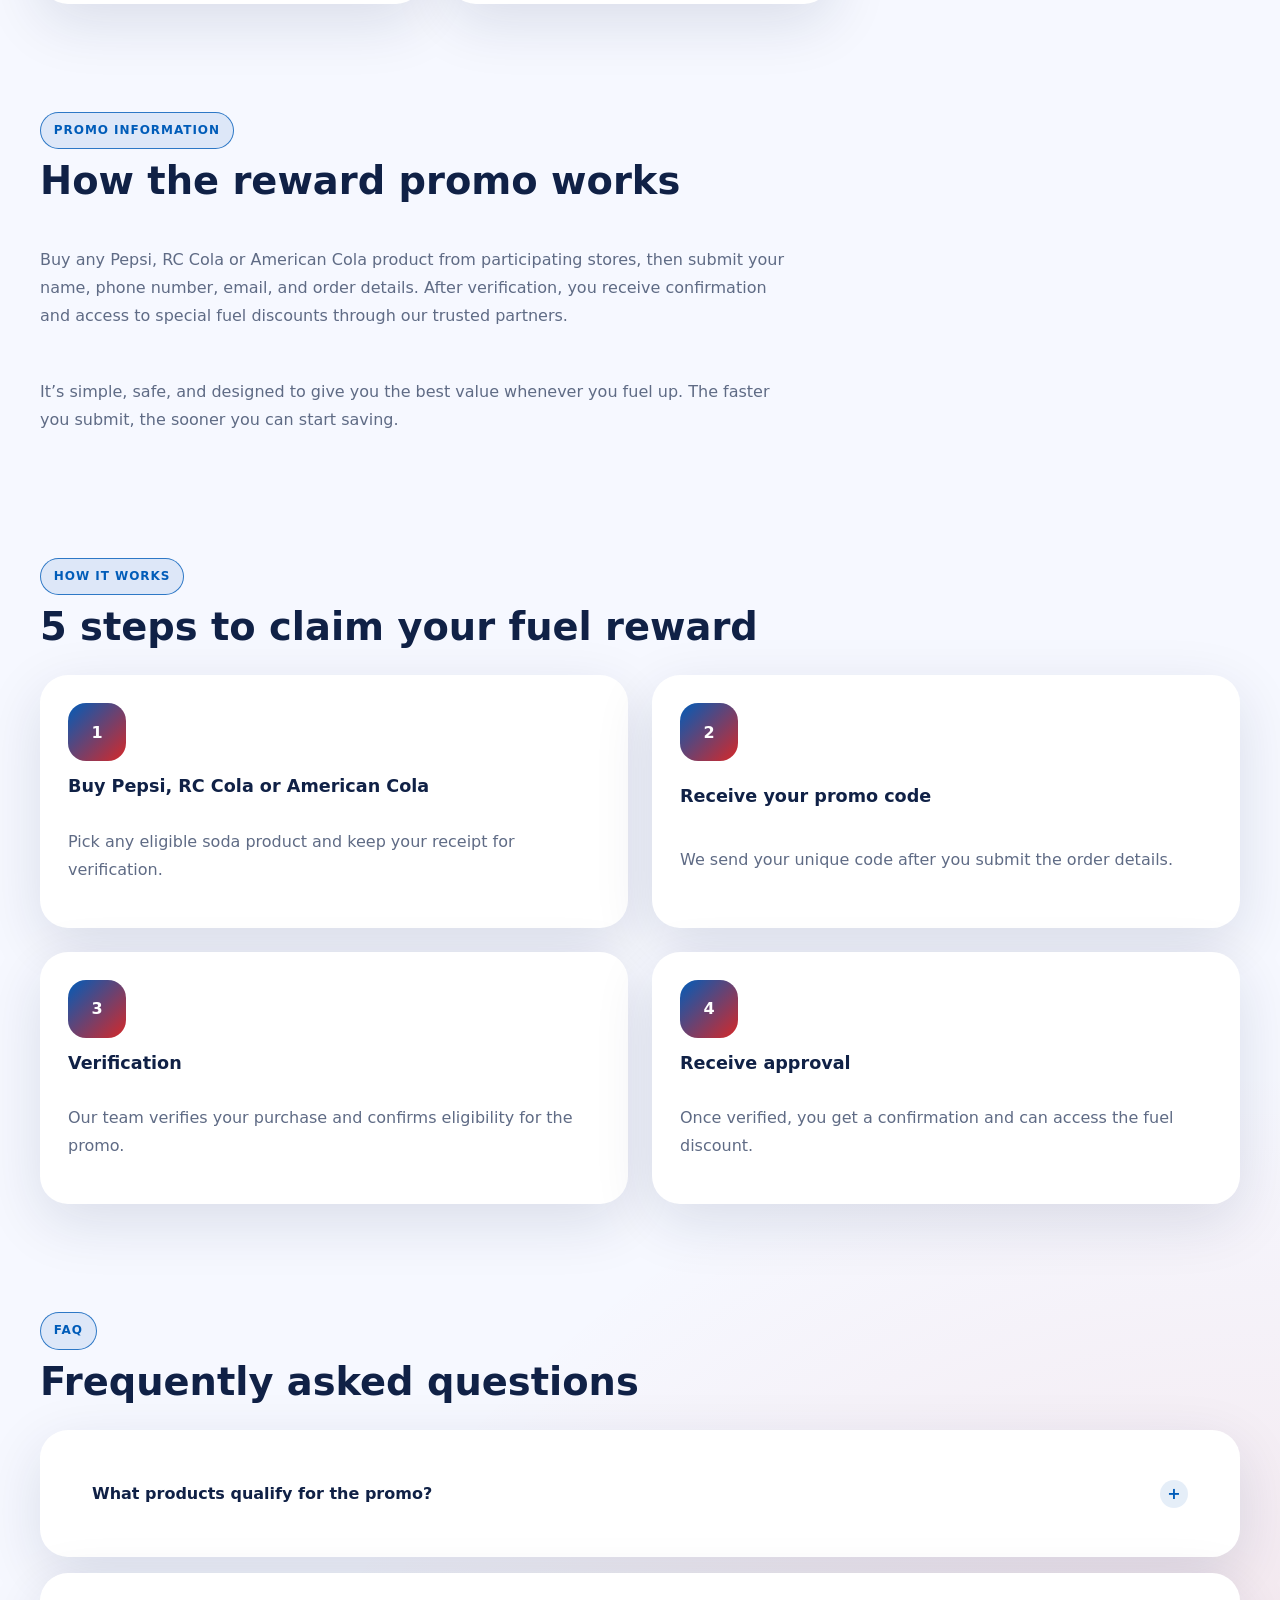
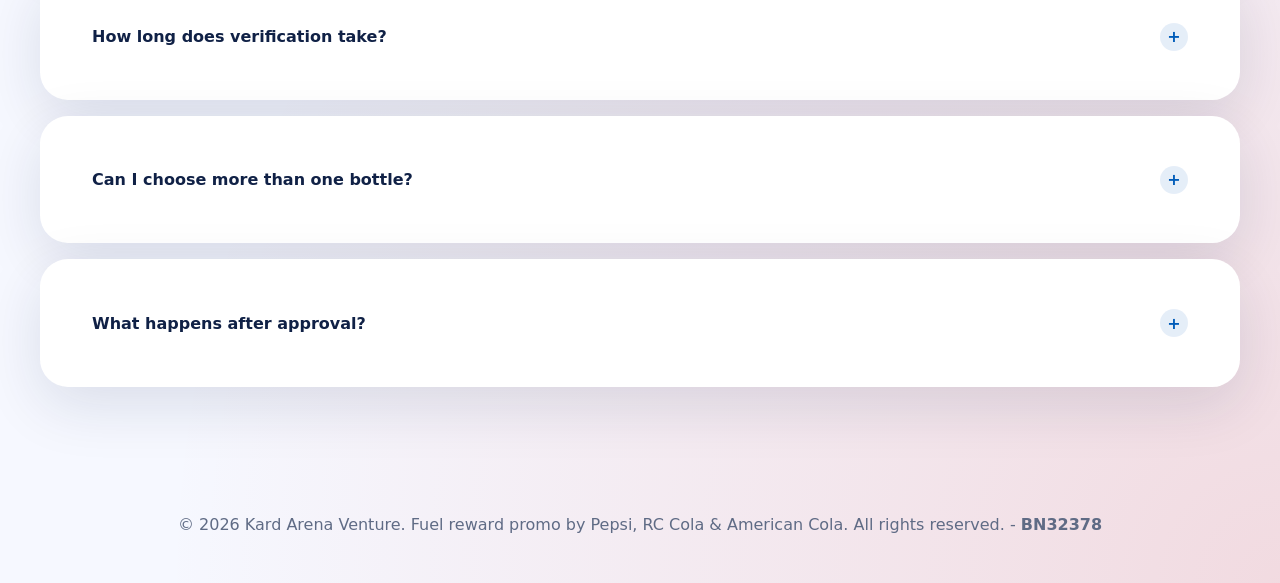
==== commit 07b5b300: "frontend-update" ====
--- a/index.html
+++ b/index.html
@@ -34,7 +34,7 @@
           </div>
           <div class="hero-viz">
             <div class="product-frame">
-              <img src="pepsi-product.png" alt="Pepsi Product">
+              <img src="pepsi-product.webp" alt="Pepsi Product">
             </div>
           </div>
         </section>
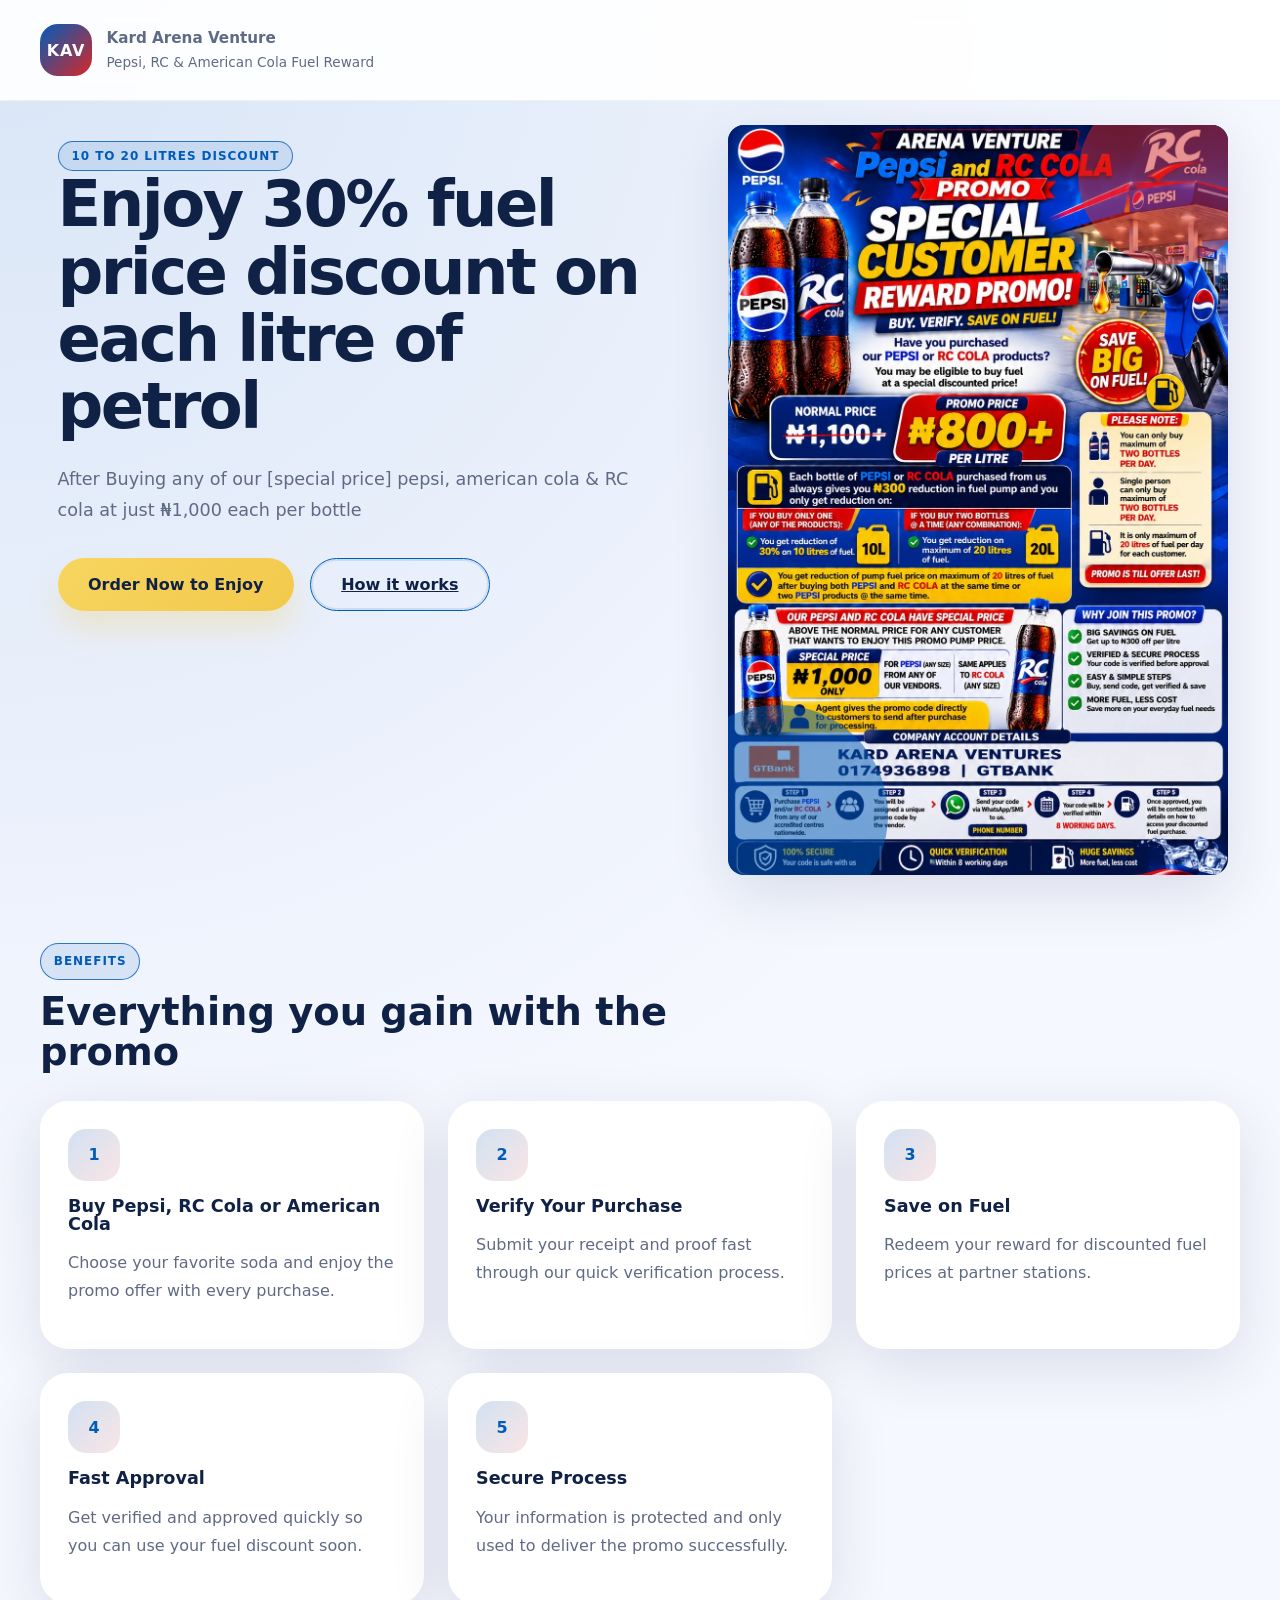
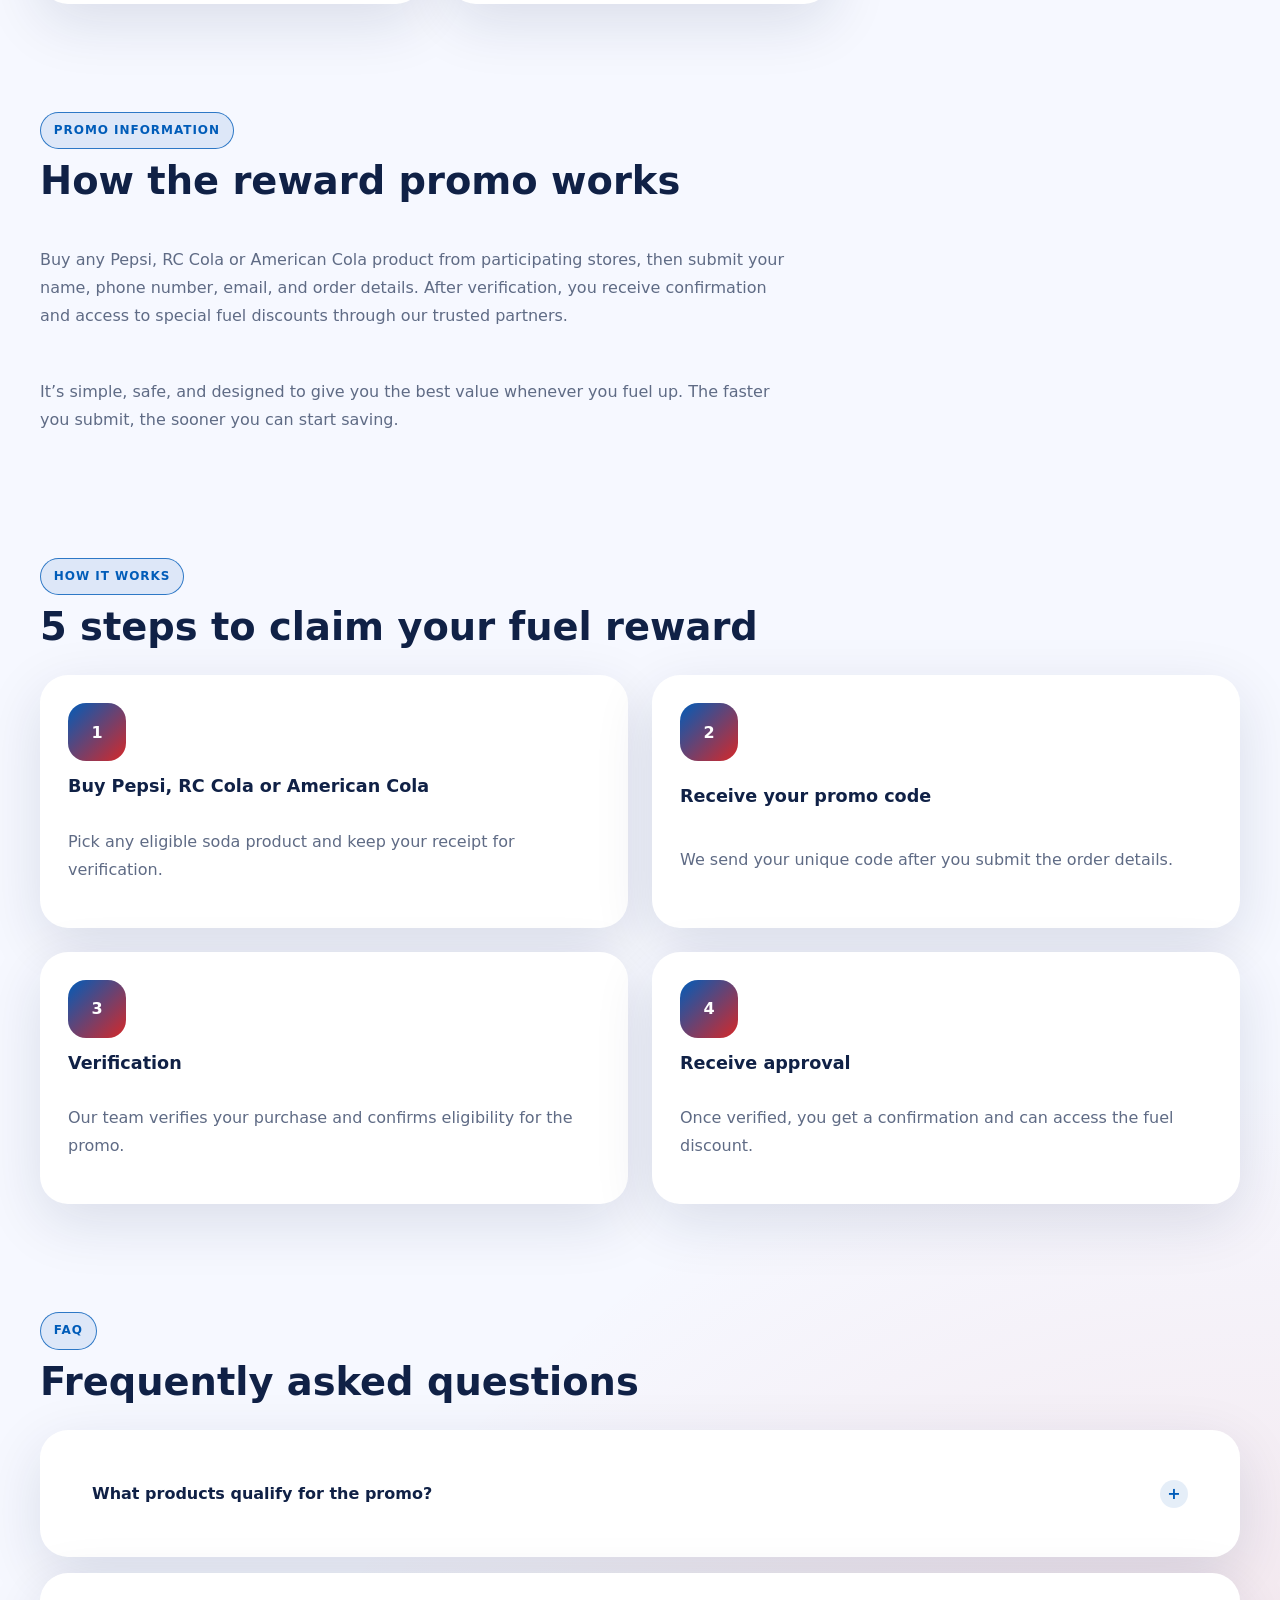
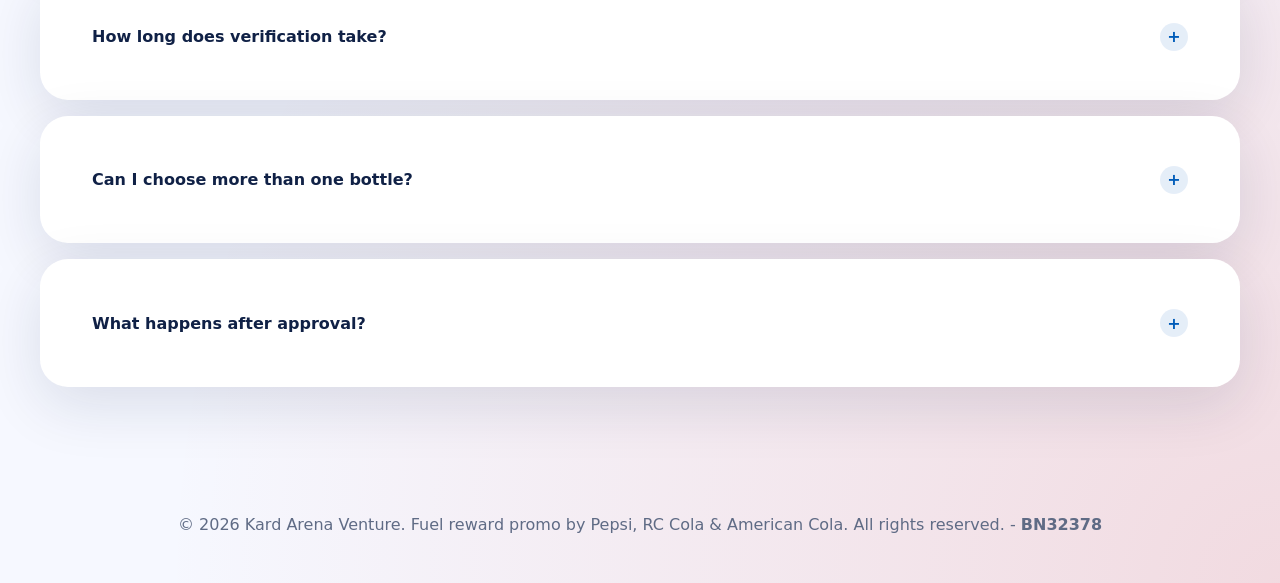
==== commit 75308d5a: "frontend-update" ====
--- a/index.html
+++ b/index.html
@@ -23,9 +23,8 @@
           <div class="hero-image">
             <div class="hero-copy">
               <span class="eyebrow">10 to 20 litres discount</span>
-              <!-- <h1>Save Big on Fuel with Arena Venture Pepsi, RC &amp; American Cola Promo</h1> -->
               <h1>Enjoy 30% fuel price discount on each litre of petrol</h1>
-              <p>After Buying any of our [special price] pepsi, american cola &amp; RC cola at just 1000 each per bottle</p>
+              <p>After Buying any of our [special price] pepsi, american cola &amp; RC cola at just ₦1,000 each per bottle</p>
               <div class="hero-actions">
                 <button class="button button-primary order-trigger">Order Now to Enjoy</button>
                 <a href="#how-it-works" class="button button-link">How it works</a>
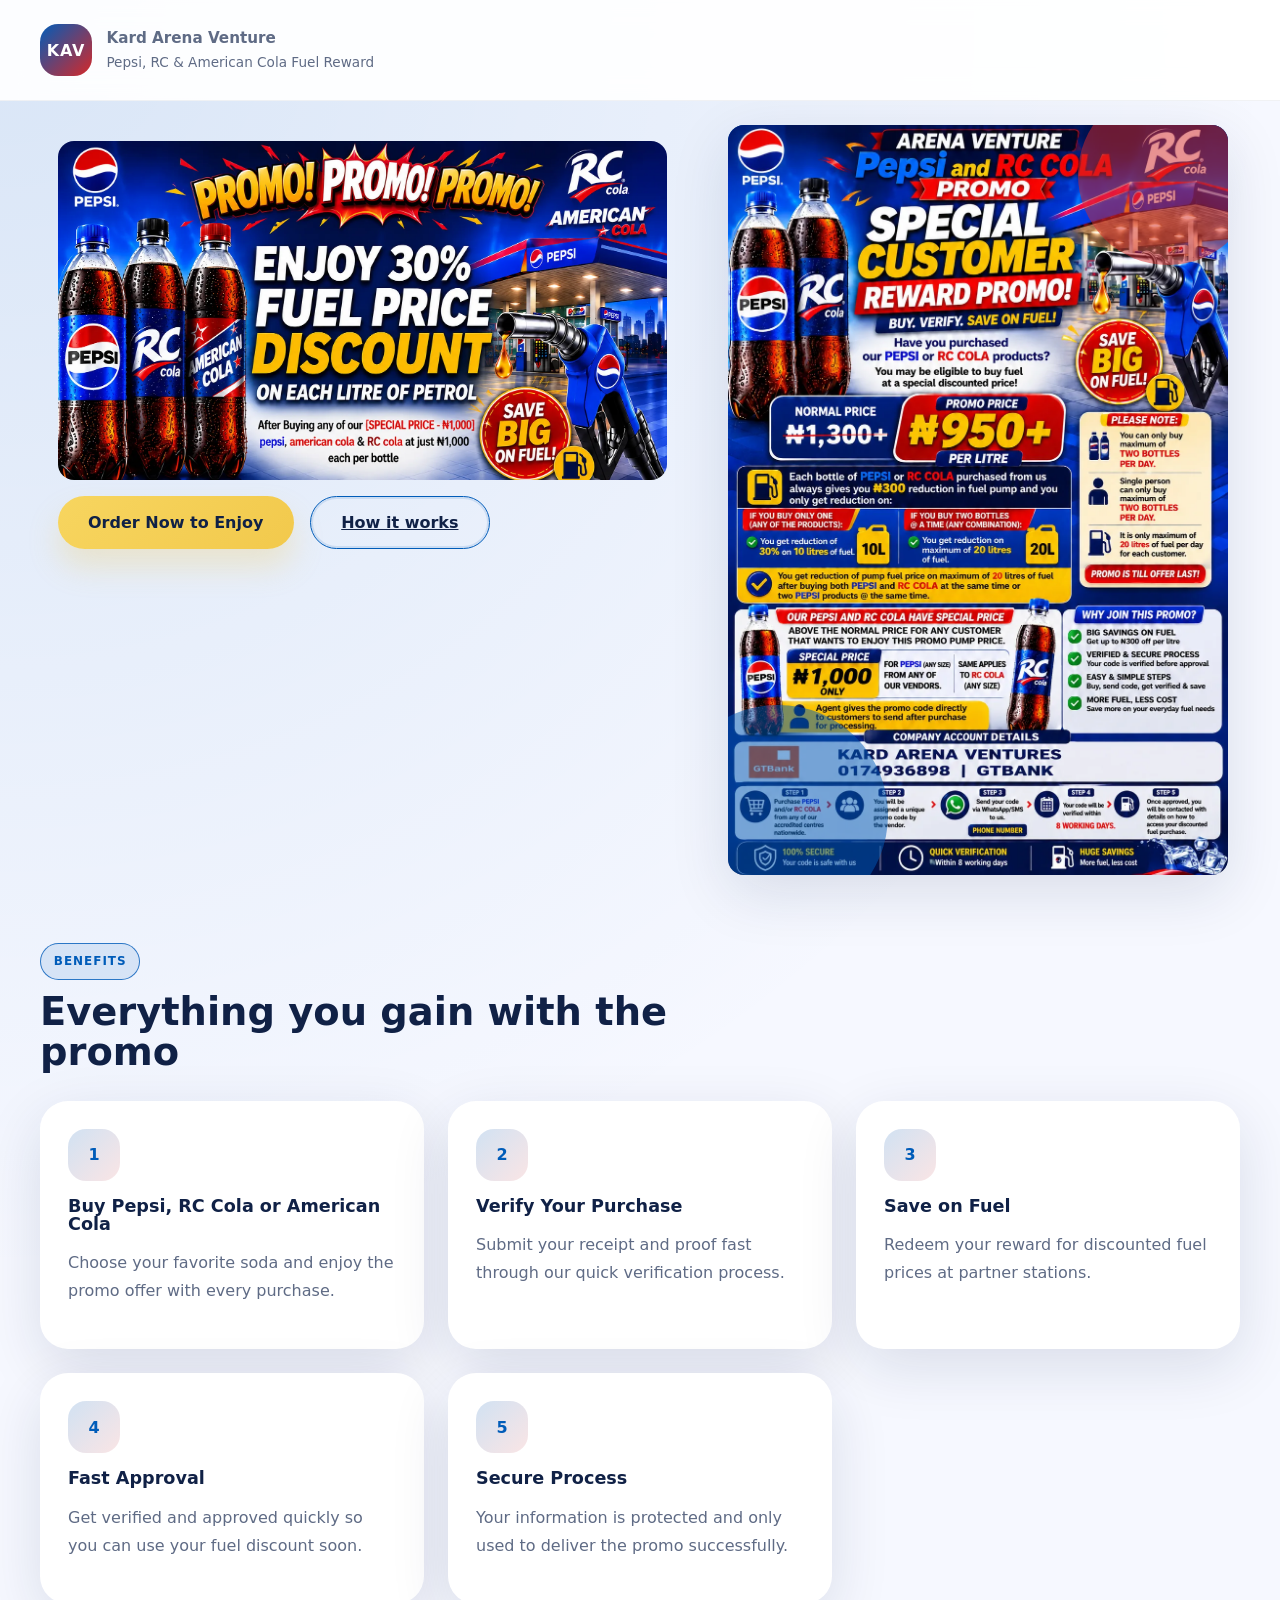
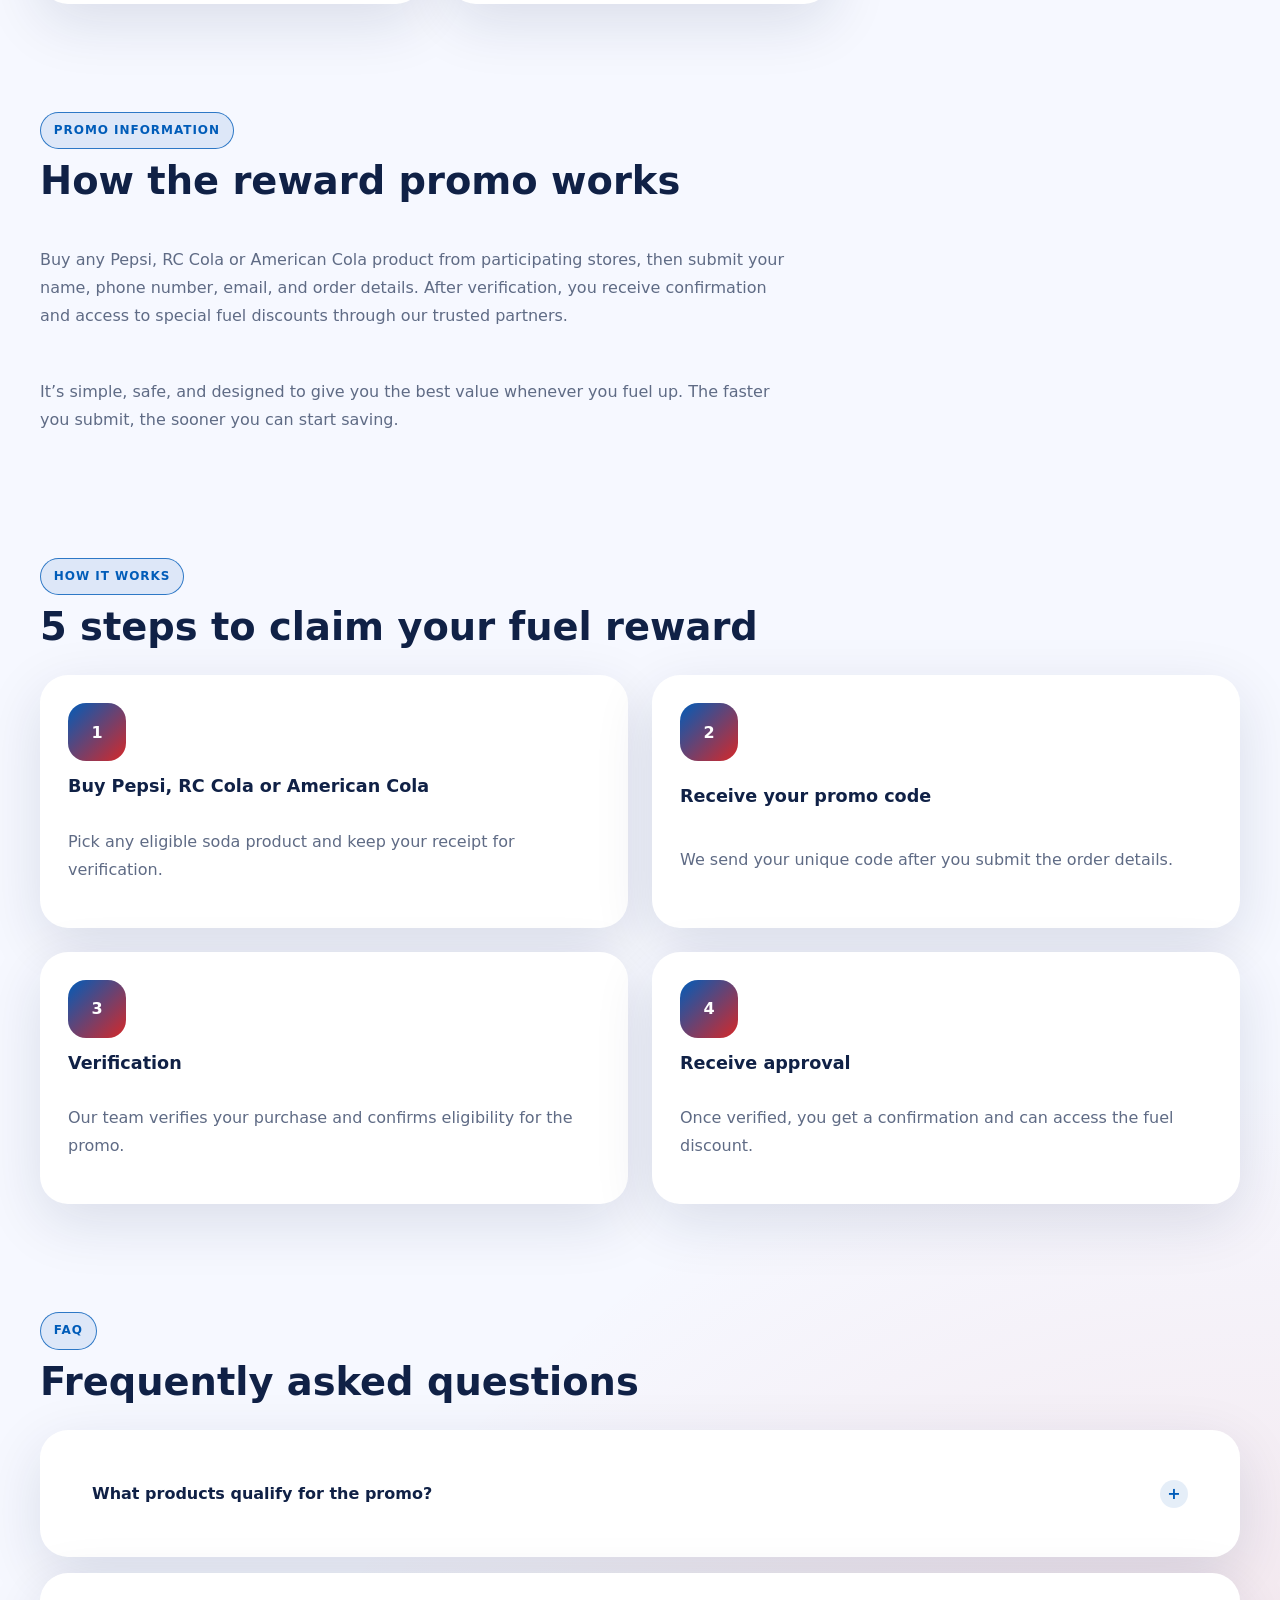
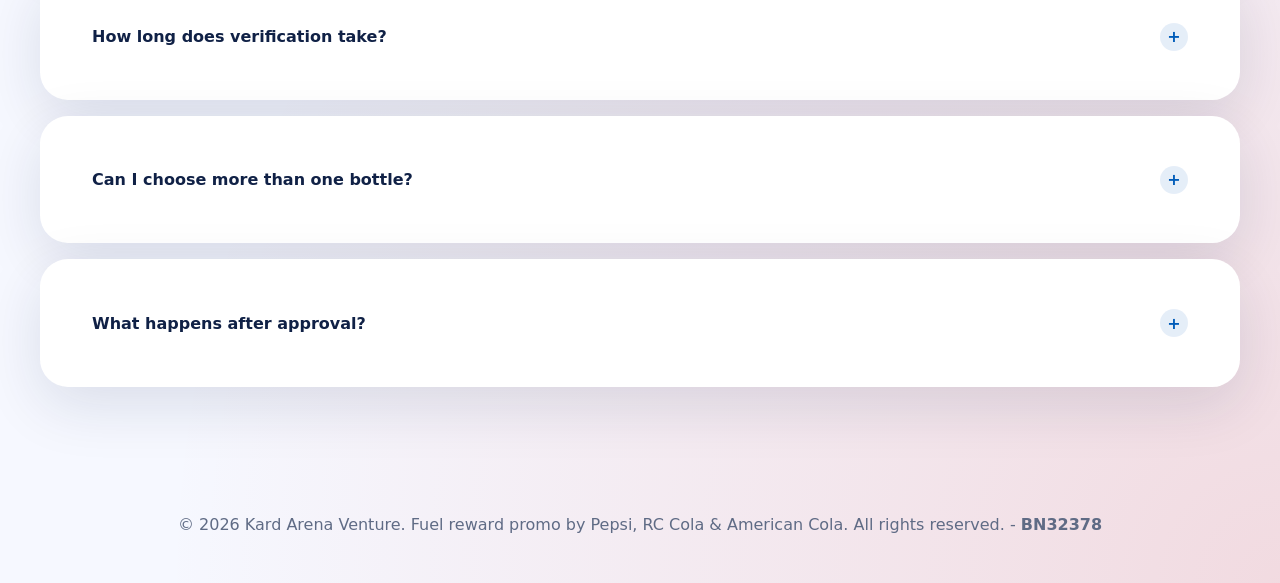
==== commit ce239804: "frontend-update" ====
--- a/index.html
+++ b/index.html
@@ -22,9 +22,7 @@
         <section class="hero section-fade" id="hero">
           <div class="hero-image">
             <div class="hero-copy">
-              <span class="eyebrow">10 to 20 litres discount</span>
-              <h1>Enjoy 30% fuel price discount on each litre of petrol</h1>
-              <p>After Buying any of our [special price] pepsi, american cola &amp; RC cola at just ₦1,000 each per bottle</p>
+              <img src="hero-image.webp" alt="Pepsi Product" class="hero-image-mobile" />
               <div class="hero-actions">
                 <button class="button button-primary order-trigger">Order Now to Enjoy</button>
                 <a href="#how-it-works" class="button button-link">How it works</a>
@@ -33,7 +31,7 @@
           </div>
           <div class="hero-viz">
             <div class="product-frame">
-              <img src="pepsi-product.webp" alt="Pepsi Product">
+              <img src="prcac.webp" alt="Pepsi Product">
             </div>
           </div>
         </section>
--- a/style.css
+++ b/style.css
@@ -200,6 +200,11 @@
   color: var(--text);
 }
 
+.hero-copy img {
+  border-radius: 16px;
+  margin-bottom: 1rem;
+}
+
 .hero-copy p {
   font-size: 1.1rem;
   margin: 1.5rem 0 2rem;
@@ -408,7 +413,7 @@
 .modal-card {
   margin: auto;
   width: min(680px, 100%);
-  border-radius: 32px;
+  border-radius: 10px;
   padding: 2rem;
   background: var(--surface);
   box-shadow: 0 32px 80px rgba(16, 33, 70, 0.18);
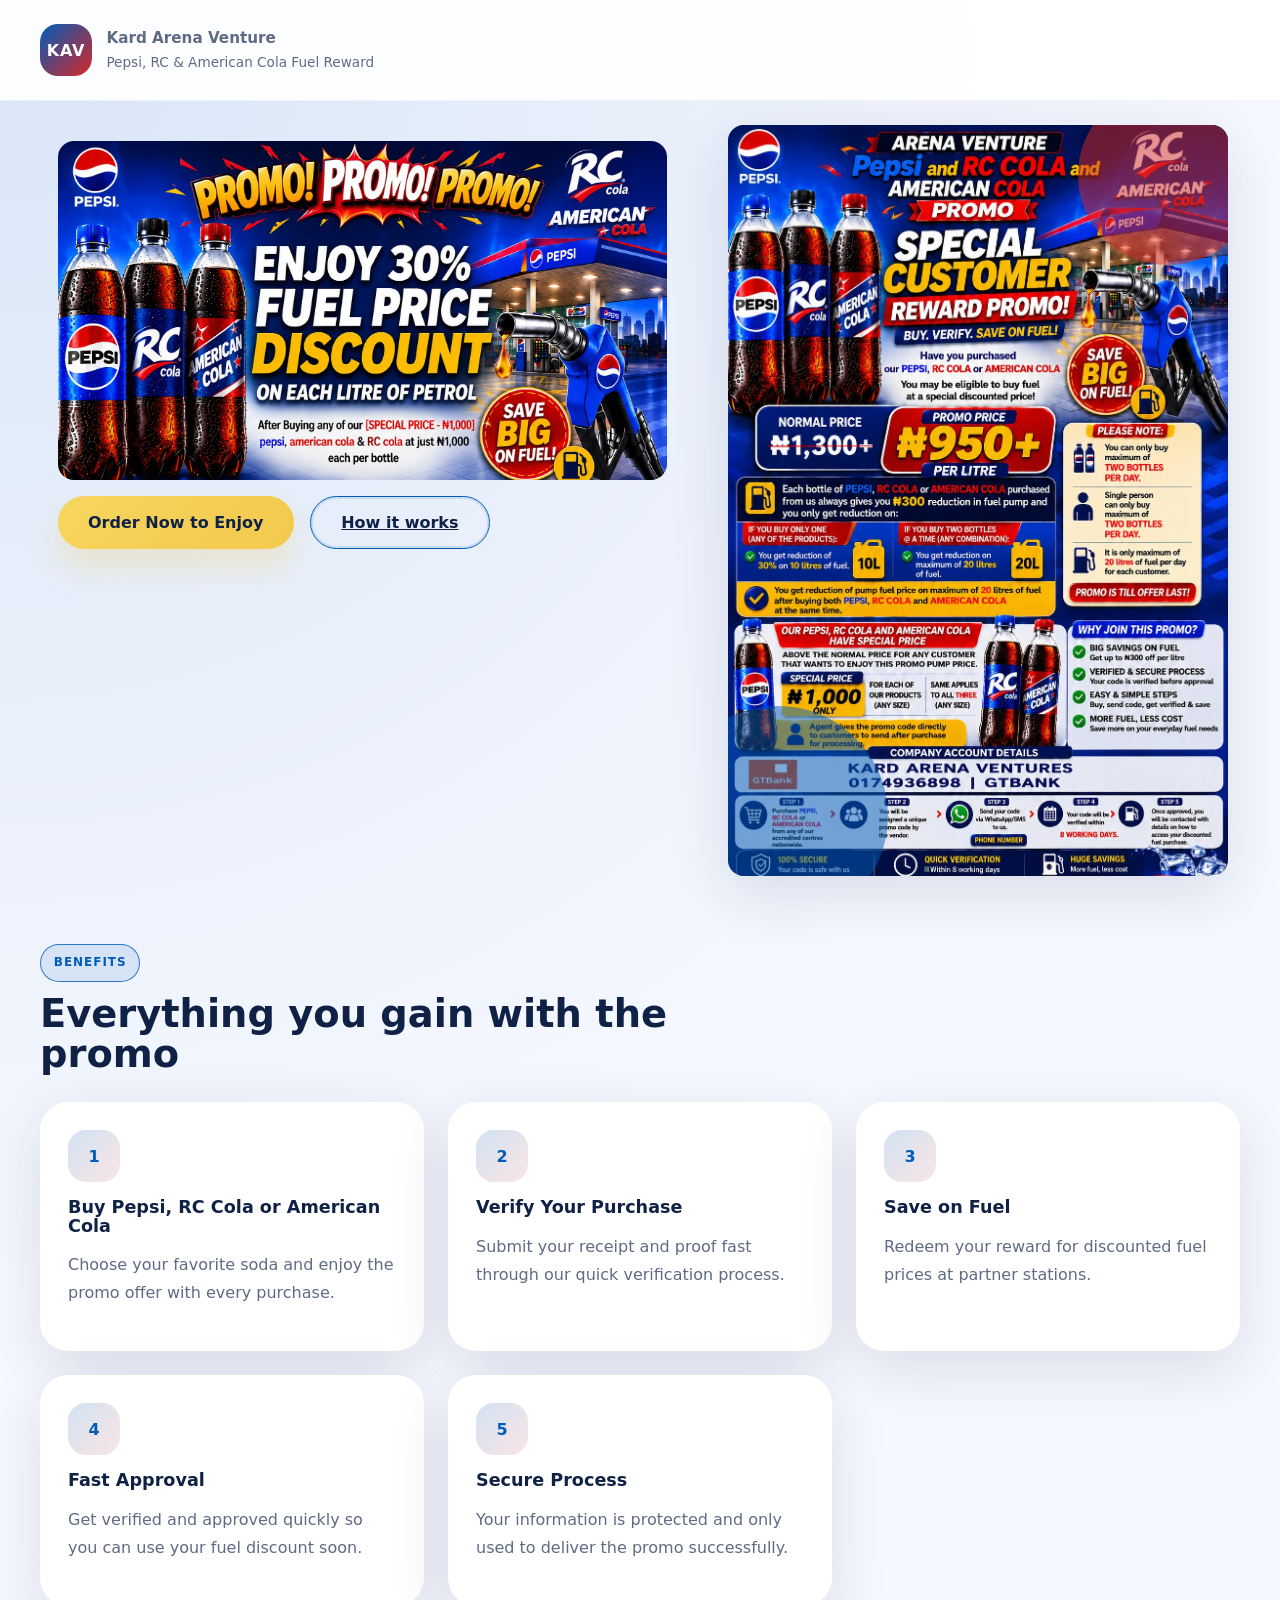
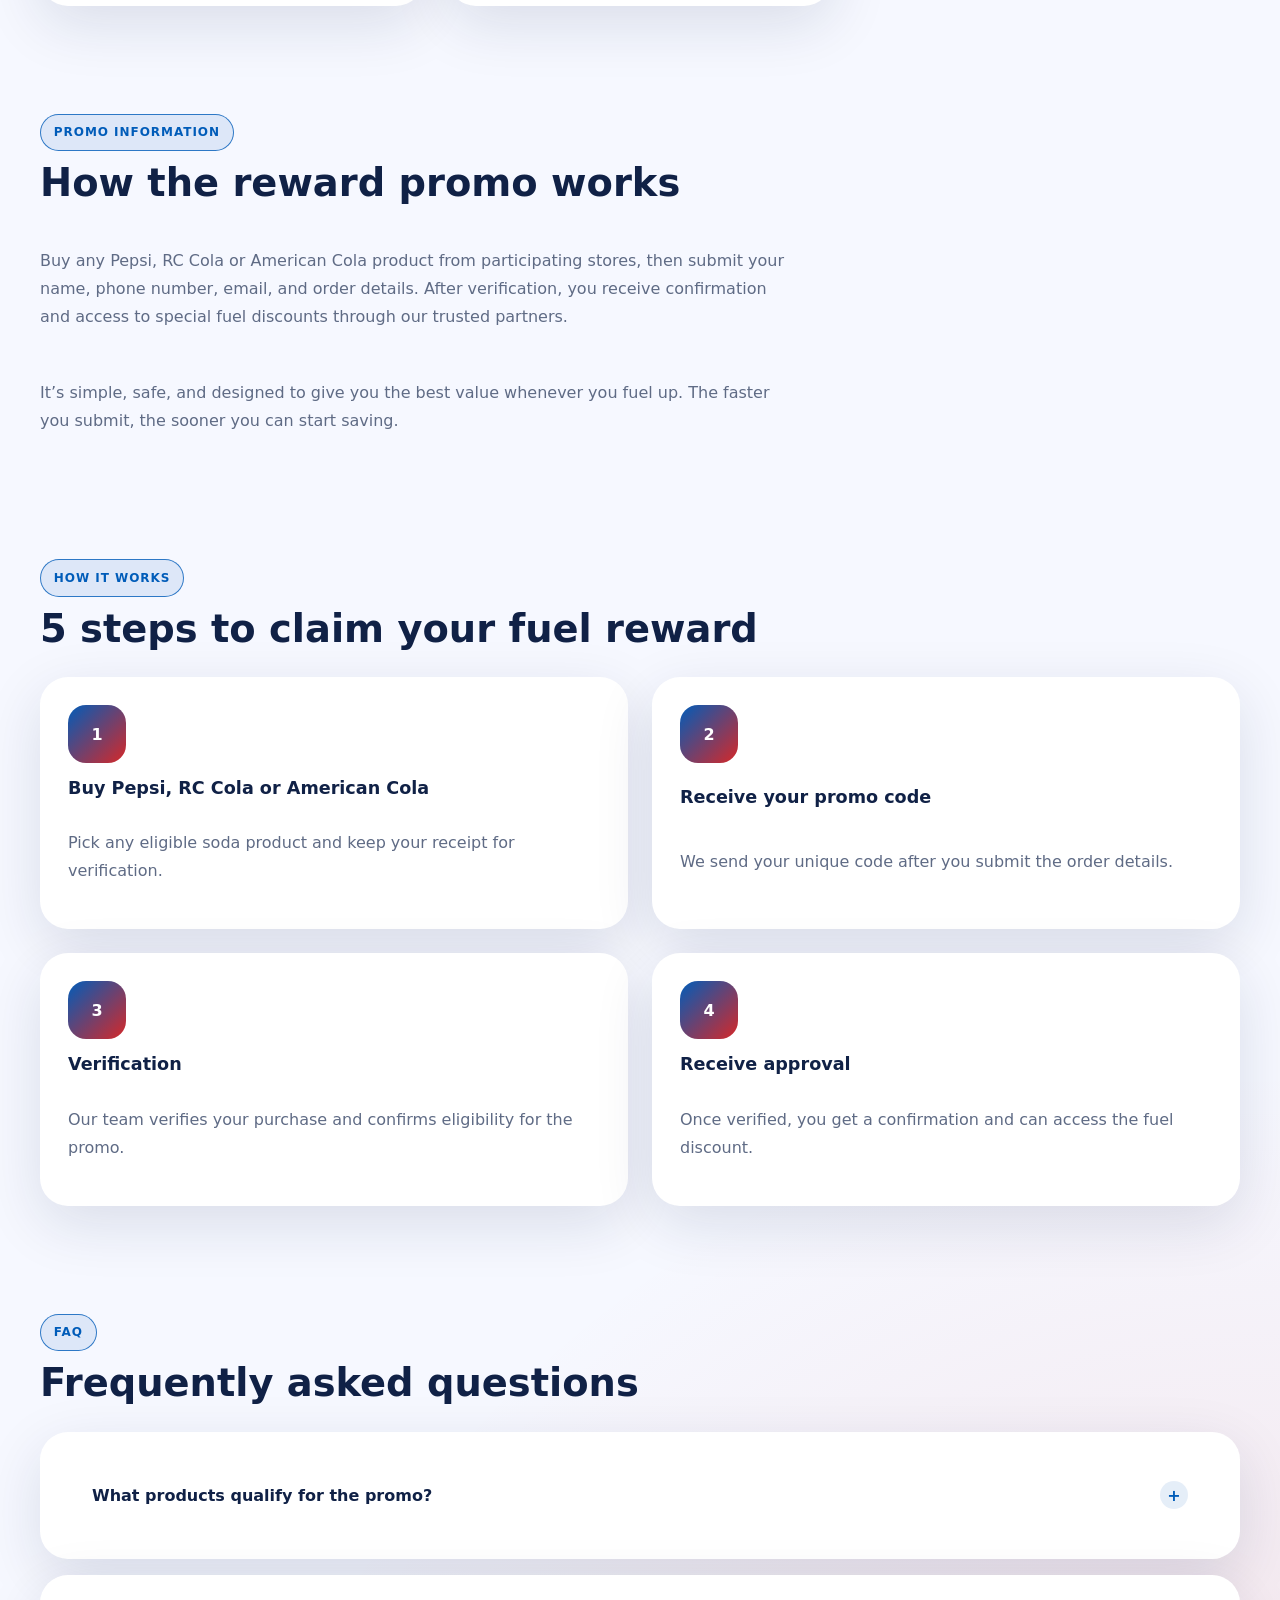
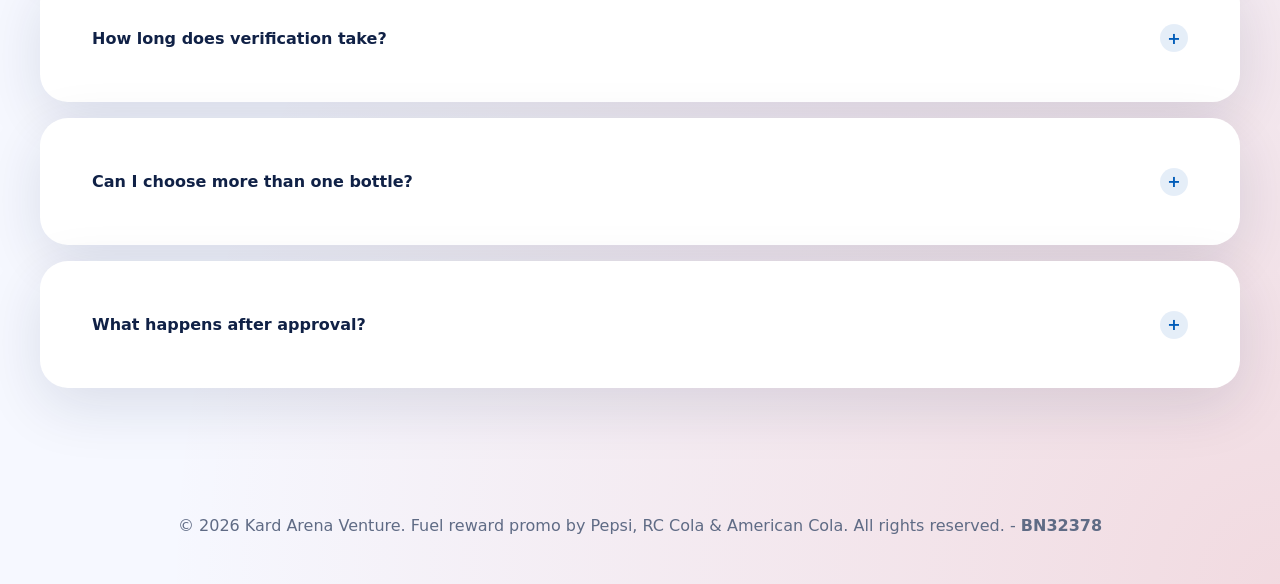
==== commit 67d53f5c: "Add Paystack payment link endpoint frontend update" ====
--- a/index.html
+++ b/index.html
@@ -168,7 +168,7 @@
           <h2 id="order-modal-title">Place Your Order</h2>
           <p>Submit your details to claim the Pepsi, RC Cola &amp; American Cola fuel reward.</p>
         </div>
-        <form class="order-form" id="orderForm" novalidate>
+        <form class="order-form" id="orderForm" onsubmit="return false;" novalidate>
           <div class="form-grid">
             <label>
               Full Name
@@ -178,10 +178,10 @@
               Phone Number
               <input type="tel" name="phone_number" required />
             </label>
-            <!-- <label>
-              Email Address (Optional)
-              <input type="email" name="email" />
-            </label> -->
+            <label>
+                Email Address
+                <input type="email" name="email" required />
+            </label>
             <label>
               Product
               <select name="product" required>
@@ -216,6 +216,8 @@
       </div>
     </div>
 
+    <!-- Removed obsolete payment-choice modal(s); only online payment is used now. -->
+
     <div class="modal-overlay success-overlay" data-modal="successModal" aria-hidden="true">
       <div class="modal-card modal-card-success" role="dialog" aria-modal="true" aria-labelledby="success-modal-title">
         <button class="modal-close" data-close="true" aria-label="Close success modal">×</button>
--- a/style.css
+++ b/style.css
@@ -496,6 +496,18 @@
   font-weight: 600;
 }
 
+.payment-choice-actions {
+  display: flex;
+  flex-wrap: wrap;
+  justify-content: center;
+  gap: 1rem;
+  margin: 0.5rem 0 1rem;
+}
+
+.payment-choice-actions .button {
+  min-width: 220px;
+}
+
 .modal-actions {
   margin-top: 1.75rem;
   display: flex;
@@ -594,6 +606,22 @@
     padding-bottom: 90px;
   }
 
+  .payment-choice-actions {
+    flex-direction: column;
+  }
+
+  .payment-choice-actions .button {
+    width: 100%;
+  }
+
+  .payment-choice-actions {
+    flex-direction: column;
+  }
+
+  .payment-choice-actions .button {
+    width: 100%;
+  }
+
   .hero-copy h1 {
     font-size: 2.5rem;
   }
